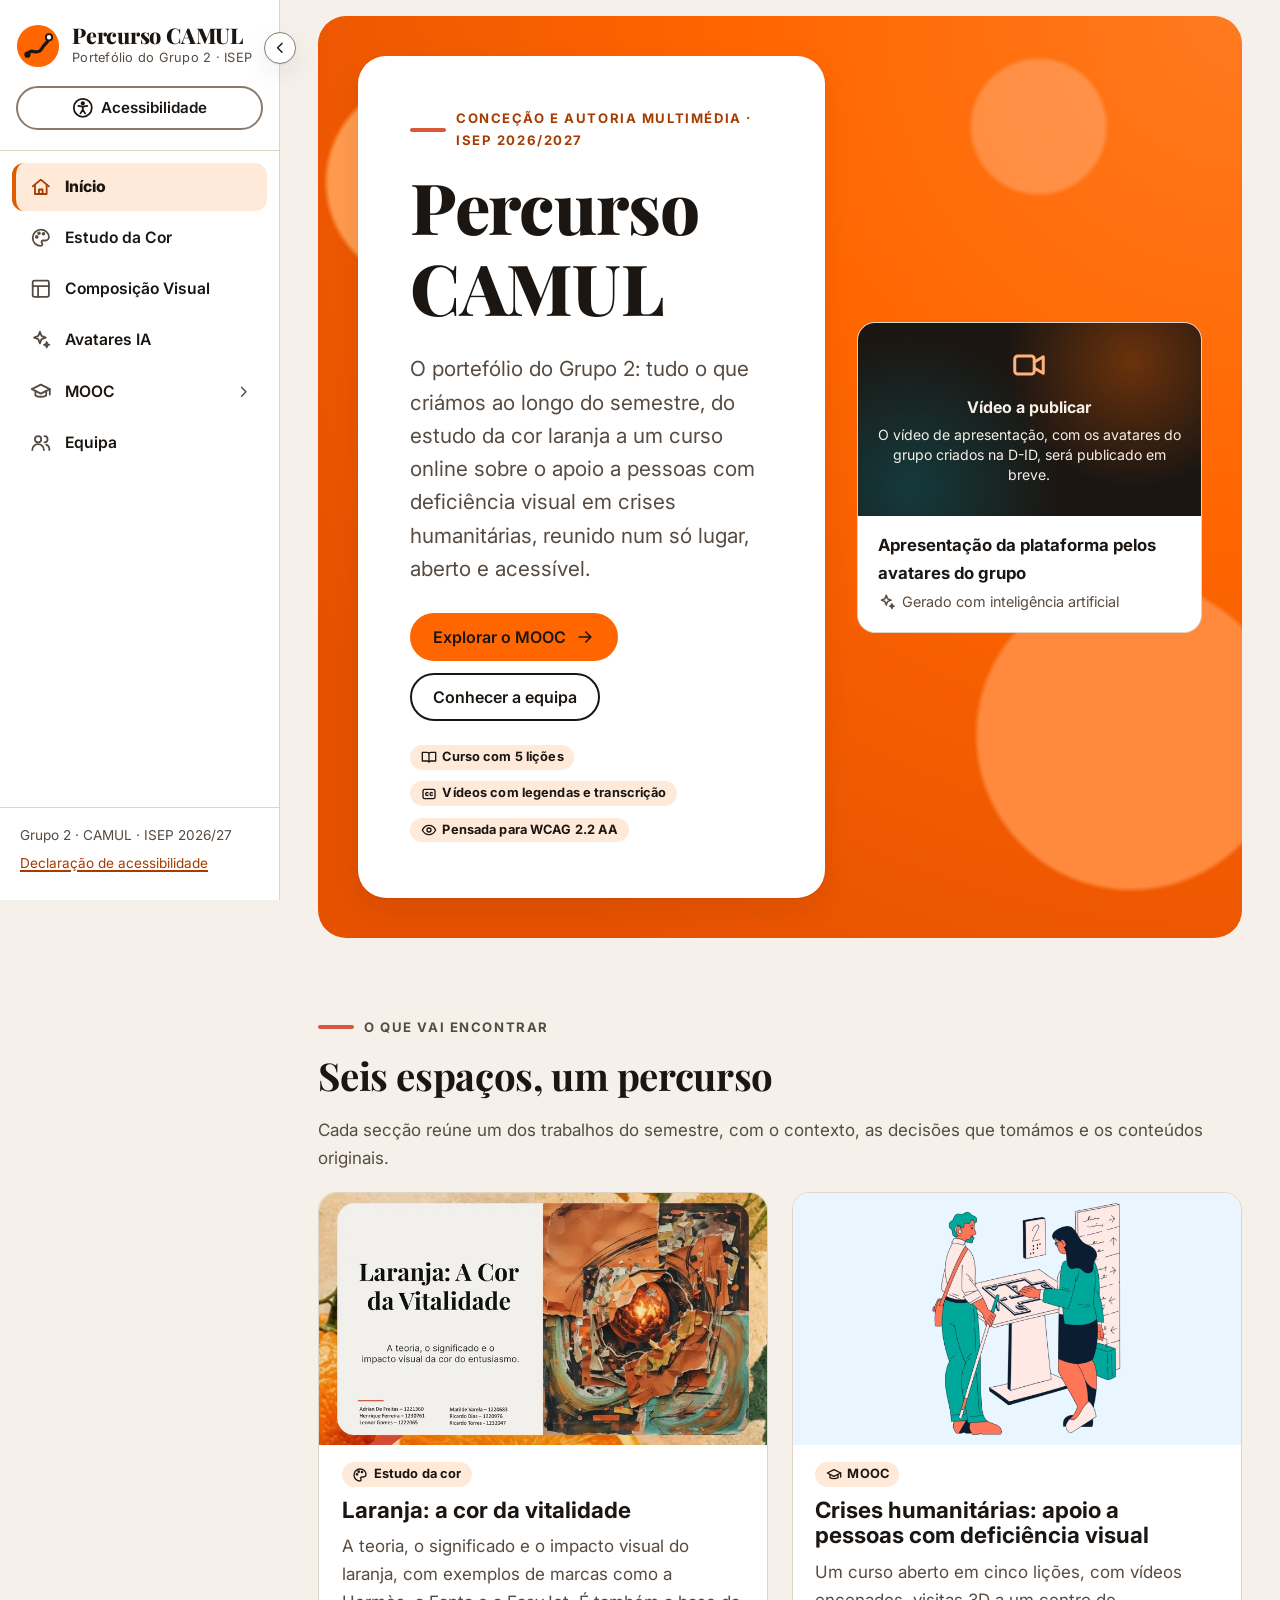
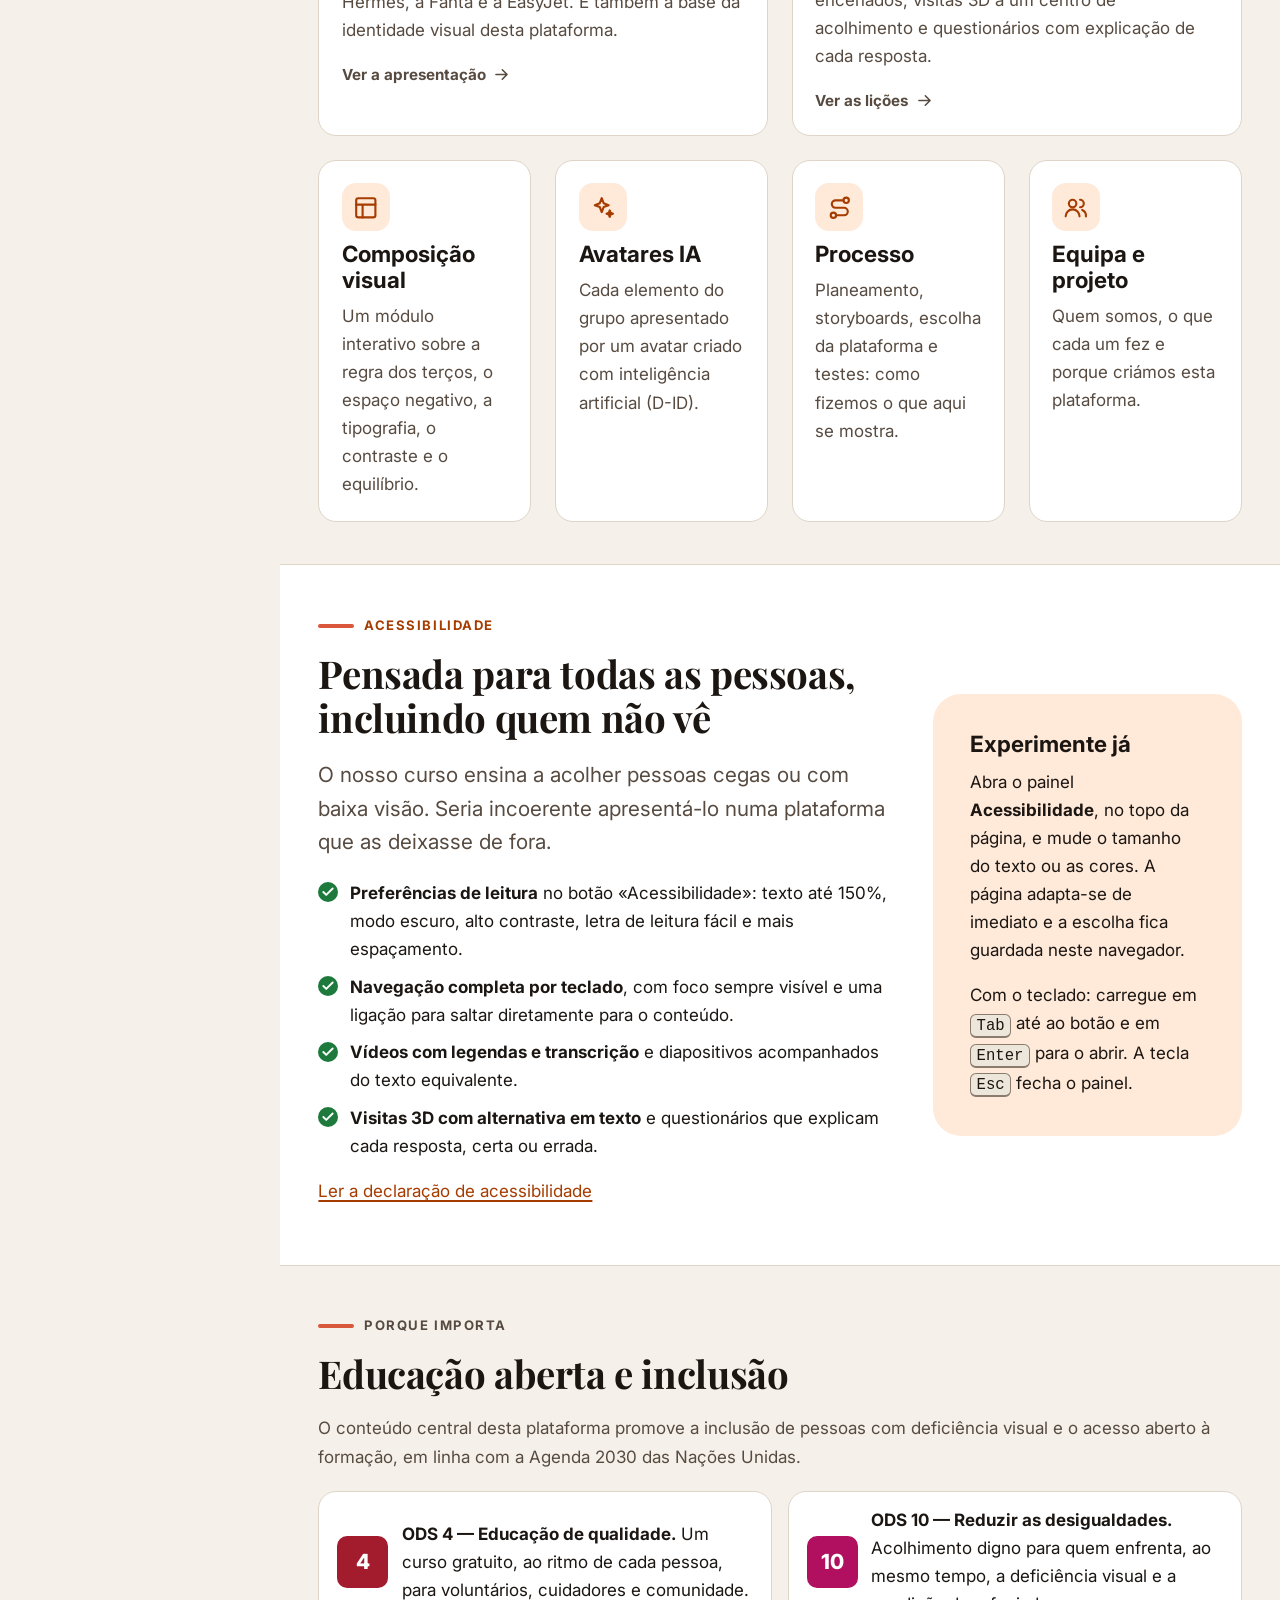
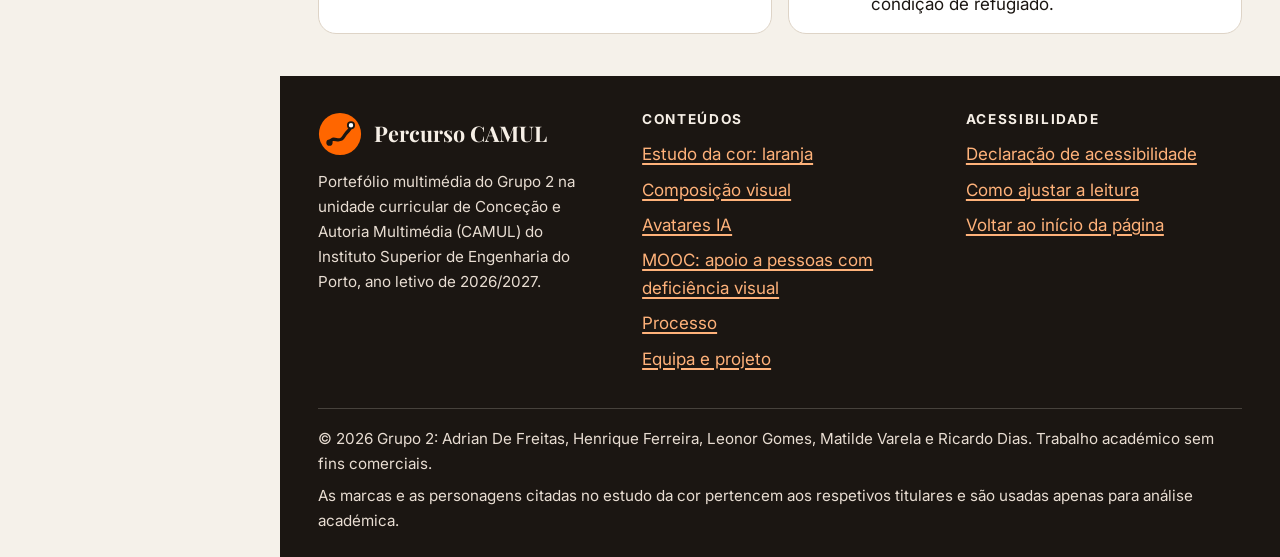
==== index.html @ 38f75cfb "Primeira versão da plataforma Percurso CAMUL Portefólio web do Grupo 2 (CAMUL, ISEP 2026/27): estudo" ====
<!doctype html>
<html lang="pt-PT">
<head>
  <meta charset="utf-8">
  <meta name="viewport" content="width=device-width, initial-scale=1">
  <title>Percurso CAMUL — portefólio multimédia do Grupo 2</title>
  <meta name="description" content="Portefólio multimédia do Grupo 2 de CAMUL (ISEP): estudo da cor laranja, composição visual, avatares com IA e o MOOC «Crises Humanitárias: Apoio a Pessoas com Deficiência Visual».">
  <meta name="theme-color" content="#FF6600">
  <meta property="og:type" content="website">
  <meta property="og:locale" content="pt_PT">
  <meta property="og:site_name" content="Percurso CAMUL">
  <meta property="og:title" content="Percurso CAMUL — portefólio multimédia do Grupo 2">
  <meta property="og:description" content="Portefólio multimédia do Grupo 2 de CAMUL (ISEP): estudo da cor laranja, composição visual, avatares com IA e o MOOC «Crises Humanitárias: Apoio a Pessoas com Deficiência Visual».">
  <link rel="icon" href="assets/img/favicon.svg" type="image/svg+xml">
  <link rel="preconnect" href="https://fonts.googleapis.com">
  <link rel="preconnect" href="https://fonts.gstatic.com" crossorigin>
  <link rel="stylesheet" href="https://fonts.googleapis.com/css2?family=Atkinson+Hyperlegible:ital,wght@0,400;0,700;1,400&amp;family=Inter:wght@300;400;500;600;700;800;900&amp;family=Playfair+Display:wght@600;700;800&amp;display=swap">
  <link rel="stylesheet" href="css/styles.css">
  <script>
    /* aplica as preferências guardadas antes de a página aparecer (evita «piscar») */
    (function () { var d = document.documentElement; d.classList.add('js'); try { var p = JSON.parse(localStorage.getItem('pc-prefs') || '{}'); for (var k in p) { if (p[k] && !/^(auto|md|padrao|normal)$/.test(p[k])) d.setAttribute('data-' + k, p[k]); } } catch (e) {} })();
  </script>
  <script src="js/site.js" defer></script>
  <script src="js/media.js" defer></script>
</head>
<body>
<a class="skip-link" href="#conteudo">Saltar para o conteúdo principal</a>

<!-- Ícones (SVG) usados em todo o site -->
<svg xmlns="http://www.w3.org/2000/svg" style="position:absolute;width:0;height:0;overflow:hidden" aria-hidden="true" focusable="false">
  <symbol id="i-menu" viewBox="0 0 24 24"><path d="M4 6h16M4 12h16M4 18h16"/></symbol>
  <symbol id="i-home" viewBox="0 0 24 24"><path d="M3 11.5 12 4l9 7.5"/><path d="M5.5 10v10h13V10"/><path d="M10 20v-5h4v5"/></symbol>
  <symbol id="i-a11y" viewBox="0 0 24 24"><circle cx="12" cy="12" r="10"/><circle cx="12" cy="7" r="1.4" fill="currentColor"/><path d="M7 9.8l5 1 5-1M12 10.8v3.4M12 14.2l-2.6 4M12 14.2l2.6 4"/></symbol>
  <symbol id="i-x" viewBox="0 0 24 24"><path d="M18 6 6 18M6 6l12 12"/></symbol>
  <symbol id="i-chevron-left" viewBox="0 0 24 24"><path d="m15 18-6-6 6-6"/></symbol>
  <symbol id="i-chevron-right" viewBox="0 0 24 24"><path d="m9 18 6-6-6-6"/></symbol>
  <symbol id="i-check" viewBox="0 0 24 24"><path d="M20 6 9 17l-5-5"/></symbol>
  <symbol id="i-check-circle" viewBox="0 0 24 24"><circle cx="12" cy="12" r="9.5"/><path d="m8 12.5 2.8 2.8L16.5 9.5"/></symbol>
  <symbol id="i-x-circle" viewBox="0 0 24 24"><circle cx="12" cy="12" r="9.5"/><path d="m15 9-6 6M9 9l6 6"/></symbol>
  <symbol id="i-alert" viewBox="0 0 24 24"><path d="M12 3.5 2.5 20h19z"/><path d="M12 10v4.5M12 17.2h.01"/></symbol>
  <symbol id="i-info" viewBox="0 0 24 24"><circle cx="12" cy="12" r="9.5"/><path d="M12 11v6M12 7.5h.01"/></symbol>
  <symbol id="i-download" viewBox="0 0 24 24"><path d="M12 3v12M7 10l5 5 5-5M4 20h16"/></symbol>
  <symbol id="i-external" viewBox="0 0 24 24"><path d="M14 4h6v6M20 4l-9 9M18 14v5a1 1 0 0 1-1 1H5a1 1 0 0 1-1-1V7a1 1 0 0 1 1-1h5"/></symbol>
  <symbol id="i-expand" viewBox="0 0 24 24"><path d="M4 9V4h5M20 9V4h-5M4 15v5h5M20 15v5h-5"/></symbol>
  <symbol id="i-clock" viewBox="0 0 24 24"><circle cx="12" cy="12" r="9.5"/><path d="M12 7v5l3 2"/></symbol>
  <symbol id="i-cc" viewBox="0 0 24 24"><rect x="3" y="5" width="18" height="14" rx="2.5"/><path d="M10.5 10.2a2.2 2.2 0 1 0 0 3.6M17 10.2a2.2 2.2 0 1 0 0 3.6"/></symbol>
  <symbol id="i-text" viewBox="0 0 24 24"><path d="M5 6h14M5 10h14M5 14h10M5 18h8"/></symbol>
  <symbol id="i-list" viewBox="0 0 24 24"><path d="M9 6h11M9 12h11M9 18h11M4.5 6h.01M4.5 12h.01M4.5 18h.01"/></symbol>
  <symbol id="i-list-check" viewBox="0 0 24 24"><path d="m3.5 6 1.5 1.5L8 4.5M3.5 13l1.5 1.5L8 11.5M11 6h9M11 13h9M11 19h9"/></symbol>
  <symbol id="i-circle-dot" viewBox="0 0 24 24"><circle cx="12" cy="12" r="9.5"/><circle cx="12" cy="12" r="3.5" fill="currentColor"/></symbol>
  <symbol id="i-sparkles" viewBox="0 0 24 24"><path d="M11 3l1.8 4.7 4.7 1.8-4.7 1.8L11 16l-1.8-4.7L4.5 9.5l4.7-1.8z"/><path d="M18.5 14.5l.8 2.2 2.2.8-2.2.8-.8 2.2-.8-2.2-2.2-.8 2.2-.8z"/></symbol>
  <symbol id="i-video" viewBox="0 0 24 24"><rect x="2.5" y="6" width="13" height="12" rx="2"/><path d="m15.5 10 6-3.5v11l-6-3.5"/></symbol>
  <symbol id="i-cube" viewBox="0 0 24 24"><path d="M12 2.5 21 7.5v9L12 21.5 3 16.5v-9z"/><path d="M3 7.5l9 5 9-5M12 12.5v9"/></symbol>
  <symbol id="i-quiz" viewBox="0 0 24 24"><circle cx="12" cy="12" r="9.5"/><path d="M9.5 9.2a2.6 2.6 0 0 1 5 1c0 1.8-2.5 2.2-2.5 3.8M12 17h.01"/></symbol>
  <symbol id="i-user" viewBox="0 0 24 24"><circle cx="12" cy="8" r="4"/><path d="M4 21a8 8 0 0 1 16 0"/></symbol>
  <symbol id="i-users" viewBox="0 0 24 24"><circle cx="9" cy="8" r="3.5"/><path d="M2.5 20a6.5 6.5 0 0 1 13 0M16 4.5a3.5 3.5 0 0 1 0 7M18 14a6 6 0 0 1 3.5 6"/></symbol>
  <symbol id="i-file" viewBox="0 0 24 24"><path d="M14 3H7a2 2 0 0 0-2 2v14a2 2 0 0 0 2 2h10a2 2 0 0 0 2-2V8z"/><path d="M14 3v5h5M9 13h6M9 17h6"/></symbol>
  <symbol id="i-slides" viewBox="0 0 24 24"><rect x="3" y="4" width="18" height="12" rx="2"/><path d="M12 16v4M8 20h8"/></symbol>
  <symbol id="i-arrow-right" viewBox="0 0 24 24"><path d="M5 12h14M13 6l6 6-6 6"/></symbol>
  <symbol id="i-arrow-left" viewBox="0 0 24 24"><path d="M19 12H5M11 6l-6 6 6 6"/></symbol>
  <symbol id="i-arrow-up" viewBox="0 0 24 24"><path d="M12 19V5M6 11l6-6 6 6"/></symbol>
  <symbol id="i-rotate" viewBox="0 0 24 24"><path d="M3 12a9 9 0 1 0 3-6.7L3 8"/><path d="M3 3v5h5"/></symbol>
  <symbol id="i-play" viewBox="0 0 24 24"><path d="M7 4.5v15l12-7.5z"/></symbol>
  <symbol id="i-palette" viewBox="0 0 24 24"><path d="M12 3a9 9 0 0 0 0 18c1.2 0 1.8-.8 1.8-1.7 0-1.3-1-1.6-1-2.6 0-.9.7-1.7 1.7-1.7H17a4 4 0 0 0 4-4C21 6.6 17 3 12 3z"/><circle cx="7.5" cy="11" r="1"/><circle cx="10" cy="7" r="1"/><circle cx="15" cy="7.5" r="1"/></symbol>
  <symbol id="i-layout" viewBox="0 0 24 24"><rect x="3" y="3" width="18" height="18" rx="2"/><path d="M3 9h18M9 9v12"/></symbol>
  <symbol id="i-grid" viewBox="0 0 24 24"><rect x="3" y="3" width="18" height="18" rx="2"/><path d="M9 3v18M15 3v18M3 9h18M3 15h18"/></symbol>
  <symbol id="i-columns" viewBox="0 0 24 24"><rect x="3" y="3" width="18" height="18" rx="2"/><path d="M12 3v18"/></symbol>
  <symbol id="i-space" viewBox="0 0 24 24"><circle cx="12" cy="12" r="9.5"/><path d="M12 2.5a4.75 4.75 0 0 1 0 9.5 4.75 4.75 0 0 0 0 9.5"/></symbol>
  <symbol id="i-type" viewBox="0 0 24 24"><path d="M4 7V5h16v2M9 19h6M12 5v14"/></symbol>
  <symbol id="i-scales" viewBox="0 0 24 24"><path d="M12 3v18M7 21h10M5 7h14M5 7l-3 6a3 3 0 0 0 6 0zM19 7l-3 6a3 3 0 0 0 6 0z"/></symbol>
  <symbol id="i-route" viewBox="0 0 24 24"><circle cx="6" cy="19" r="2.5"/><circle cx="18" cy="5" r="2.5"/><path d="M8.5 19H16a3.5 3.5 0 0 0 0-7H8a3.5 3.5 0 0 1 0-7h7.5"/></symbol>
  <symbol id="i-book" viewBox="0 0 24 24"><path d="M2 5h7a3 3 0 0 1 3 3v12a2 2 0 0 0-2-2H2zM22 5h-7a3 3 0 0 0-3 3v12a2 2 0 0 1 2-2h8z"/></symbol>
  <symbol id="i-eye" viewBox="0 0 24 24"><path d="M2 12s3.5-7 10-7 10 7 10 7-3.5 7-10 7S2 12 2 12z"/><circle cx="12" cy="12" r="3"/></symbol>
  <symbol id="i-keyboard" viewBox="0 0 24 24"><rect x="2" y="6" width="20" height="12" rx="2"/><path d="M6 10h.01M10 10h.01M14 10h.01M18 10h.01M7 14h10"/></symbol>
  <symbol id="i-graduation" viewBox="0 0 24 24"><path d="M2 9l10-5 10 5-10 5z"/><path d="M6 11v5c3 2 9 2 12 0v-5M22 9v6"/></symbol>
  <symbol id="i-globe" viewBox="0 0 24 24"><circle cx="12" cy="12" r="9.5"/><path d="M2.5 12h19M12 2.5c2.5 2.8 3.8 6 3.8 9.5s-1.3 6.7-3.8 9.5c-2.5-2.8-3.8-6-3.8-9.5S9.5 5.3 12 2.5z"/></symbol>
  <symbol id="i-heart" viewBox="0 0 24 24"><path d="M12 20s-7.5-4.6-9.3-9.2C1.4 7.4 3.6 4 7 4c2 0 3.3 1.1 5 3 1.7-1.9 3-3 5-3 3.4 0 5.6 3.4 4.3 6.8C19.5 15.4 12 20 12 20z"/></symbol>
  <symbol id="i-calendar" viewBox="0 0 24 24"><rect x="3" y="5" width="18" height="16" rx="2"/><path d="M3 10h18M8 3v4M16 3v4"/></symbol>
  <symbol id="i-flask" viewBox="0 0 24 24"><path d="M9 3h6M10 3v6l-5.5 9.5A1.6 1.6 0 0 0 5.9 21h12.2a1.6 1.6 0 0 0 1.4-2.5L14 9V3"/><path d="M7.5 15h9"/></symbol>
  <symbol id="i-target" viewBox="0 0 24 24"><circle cx="12" cy="12" r="9.5"/><circle cx="12" cy="12" r="5.5"/><circle cx="12" cy="12" r="1.5"/></symbol>
  <symbol id="i-pen" viewBox="0 0 24 24"><path d="M4 20h4L19 9a2.8 2.8 0 0 0-4-4L4 16z"/><path d="M13.5 6.5l4 4"/></symbol>
  <symbol id="i-contrast" viewBox="0 0 24 24"><circle cx="12" cy="12" r="9.5"/><path d="M12 2.5a9.5 9.5 0 0 1 0 19z" fill="currentColor"/></symbol>
  <symbol id="i-align" viewBox="0 0 24 24"><path d="M4 5h16M4 10h10M4 15h16M4 20h10"/></symbol>
  <symbol id="i-wave" viewBox="0 0 24 24"><path d="M2 12c2.5-5 5-5 7.5 0s5 5 7.5 0 3.5-3.5 5-2"/></symbol>
  <symbol id="i-dots" viewBox="0 0 24 24"><circle cx="6" cy="6" r="1.4"/><circle cx="12" cy="6" r="1.4"/><circle cx="18" cy="6" r="1.4"/><circle cx="6" cy="12" r="1.4"/><circle cx="12" cy="12" r="1.4"/><circle cx="18" cy="12" r="1.4"/><circle cx="6" cy="18" r="1.4"/><circle cx="12" cy="18" r="1.4"/><circle cx="18" cy="18" r="1.4"/></symbol>
  <symbol id="i-puzzle" viewBox="0 0 24 24"><path d="M10 3.5a2 2 0 1 1 4 0V5h4a1 1 0 0 1 1 1v4h-1.5a2 2 0 1 0 0 4H19v4a1 1 0 0 1-1 1h-4v-1.5a2 2 0 1 0-4 0V19H6a1 1 0 0 1-1-1v-4h1.5a2 2 0 1 0 0-4H5V6a1 1 0 0 1 1-1h4z"/></symbol>
  <symbol id="i-maximize" viewBox="0 0 24 24"><path d="M15 3h6v6M9 21H3v-6M21 3l-7 7M3 21l7-7"/></symbol>
</svg>

<div class="app">
<header class="site-header" id="topo" tabindex="-1">
  <div class="sidebar-top">
    <button type="button" class="sidebar-toggle" id="btn-sidebar" hidden><svg class="icon" aria-hidden="true" focusable="false"><use href="#i-chevron-left"></use></svg><span class="visually-hidden" data-sidebar-label>Recolher o menu lateral</span></button>
    <a class="brand" href="index.html">
      <svg class="brand-mark" viewBox="0 0 48 48" aria-hidden="true" focusable="false"><circle cx="24" cy="24" r="23" fill="#FF6600"/><path d="M12.5 33.5c4-9 10.5 2 15.5-6.5s7.5-6 8-12.5" fill="none" stroke="#1B1612" stroke-width="3.6" stroke-linecap="round"/><circle cx="12.5" cy="33.5" r="3.4" fill="#1B1612"/><circle cx="36" cy="14.5" r="3.4" fill="#FFFFFF" stroke="#1B1612" stroke-width="2"/></svg>
      <span><span class="brand-name">Percurso CAMUL</span><span class="brand-sub">Portefólio do Grupo 2 · ISEP</span></span>
    </a>
    <div class="tools">
      <button type="button" class="tool-btn" id="btn-acessibilidade" aria-expanded="false" aria-controls="painel-acessibilidade" hidden>
        <svg class="icon" aria-hidden="true" focusable="false"><use href="#i-a11y"></use></svg><span class="tool-label">Acessibilidade</span>
      </button>
      <div id="painel-acessibilidade" class="a11y-panel" role="region" aria-labelledby="painel-acessibilidade-titulo" hidden>
        <h2 id="painel-acessibilidade-titulo">Preferências de leitura</h2>
        <p>Ajuste a página às suas necessidades. As escolhas ficam guardadas neste navegador.</p>
        <fieldset>
          <legend>Tamanho do texto</legend>
          <div class="seg">
            <label><input type="radio" name="text" value="md"><span>100%</span></label>
            <label><input type="radio" name="text" value="lg"><span>112%</span></label>
            <label><input type="radio" name="text" value="xl"><span>125%</span></label>
            <label><input type="radio" name="text" value="xxl"><span>150%</span></label>
          </div>
        </fieldset>
        <fieldset>
          <legend>Cores</legend>
          <div class="seg">
            <label><input type="radio" name="theme" value="auto"><span>Automático</span></label>
            <label><input type="radio" name="theme" value="light"><span>Claro</span></label>
            <label><input type="radio" name="theme" value="dark"><span>Escuro</span></label>
            <label><input type="radio" name="theme" value="contrast"><span>Alto contraste</span></label>
          </div>
        </fieldset>
        <fieldset>
          <legend>Leitura e movimento</legend>
          <label class="check-row"><input type="checkbox" name="font" value="legivel"><span><strong>Letra de leitura fácil</strong><small>Atkinson Hyperlegible, desenhada para pessoas com baixa visão</small></span></label>
          <label class="check-row"><input type="checkbox" name="spacing" value="amplo"><span><strong>Mais espaço entre letras e linhas</strong><small>Ajuda na leitura com baixa visão ou dislexia</small></span></label>
          <label class="check-row"><input type="checkbox" name="links" value="sublinhado"><span><strong>Destacar todas as ligações</strong><small>Sublinhado e negrito em todas as ligações</small></span></label>
          <label class="check-row"><input type="checkbox" name="motion" value="reduzido"><span><strong>Reduzir animações</strong><small>Desliga transições e movimentos</small></span></label>
        </fieldset>
        <p class="visually-hidden" role="status" data-a11y-status></p>
        <div class="panel-actions">
          <button type="button" class="btn btn-quiet btn-sm" data-a11y-reset>Repor predefinições</button>
          <button type="button" class="btn btn-secondary btn-sm" data-a11y-close>Fechar</button>
        </div>
        <p style="font-size:.88rem;margin:.75rem 0 0"><a href="acessibilidade.html">Declaração de acessibilidade</a></p>
      </div>
      <button type="button" class="tool-btn nav-toggle" id="btn-menu" aria-expanded="false" aria-controls="menu-principal">
        <svg class="icon" aria-hidden="true" focusable="false"><use href="#i-menu"></use></svg><span class="tool-label">Menu</span>
      </button>
    </div>
  </div>
  <nav class="site-nav" id="menu-principal" aria-label="Principal">
    <ul>
      <li><a href="index.html" aria-current="page"><svg class="icon" aria-hidden="true" focusable="false"><use href="#i-home"></use></svg><span>Início</span></a></li>
      <li><a href="cor.html"><svg class="icon" aria-hidden="true" focusable="false"><use href="#i-palette"></use></svg><span>Estudo da Cor</span></a></li>
      <li><a href="composicao.html"><svg class="icon" aria-hidden="true" focusable="false"><use href="#i-layout"></use></svg><span>Composição Visual</span></a></li>
      <li><a href="avatares.html"><svg class="icon" aria-hidden="true" focusable="false"><use href="#i-sparkles"></use></svg><span>Avatares IA</span></a></li>
      <li class="nav-group">
        <details>
          <summary><svg class="icon" aria-hidden="true" focusable="false"><use href="#i-graduation"></use></svg><span>MOOC</span><svg class="icon nav-chevron" aria-hidden="true" focusable="false"><use href="#i-chevron-right"></use></svg></summary>
          <ul class="subnav">
            <li><a href="mooc.html"><span class="subnav-num"><svg class="icon" aria-hidden="true" focusable="false"><use href="#i-book"></use></svg></span><span>Visão geral do curso</span></a></li>
            <li><a href="licao-1.html"><span class="subnav-num" aria-hidden="true">1</span><span><span class="visually-hidden">Lição 1: </span>Primeiro contacto</span></a></li>
            <li><a href="licao-2.html"><span class="subnav-num" aria-hidden="true">2</span><span><span class="visually-hidden">Lição 2: </span>Receção e registo</span></a></li>
            <li><a href="licao-3.html"><span class="subnav-num" aria-hidden="true">3</span><span><span class="visually-hidden">Lição 3: </span>Orientação e acompanhamento</span></a></li>
            <li><a href="licao-4.html"><span class="subnav-num" aria-hidden="true">4</span><span><span class="visually-hidden">Lição 4: </span>Acesso a apoios essenciais</span></a></li>
            <li><a href="licao-5.html"><span class="subnav-num" aria-hidden="true">5</span><span><span class="visually-hidden">Lição 5: </span>Segurança e emergências</span></a></li>
            <li><a href="processo.html"><span class="subnav-num"><svg class="icon" aria-hidden="true" focusable="false"><use href="#i-route"></use></svg></span><span>Como criámos o MOOC</span></a></li>
          </ul>
        </details>
      </li>
      <li><a href="equipa.html"><svg class="icon" aria-hidden="true" focusable="false"><use href="#i-users"></use></svg><span>Equipa</span></a></li>
    </ul>
  </nav>
  <div class="sidebar-foot">
    <p>Grupo 2 · CAMUL · ISEP 2026/27</p>
    <p><a href="acessibilidade.html">Declaração de acessibilidade</a></p>
  </div>
</header>

<div class="page">
<main id="conteudo" tabindex="-1">
<section class="hero" aria-labelledby="titulo-pagina">
  <div class="container">
    <div class="hero-frame">
      <div class="hero-grid">
        <div class="hero-card">
          <p class="eyebrow">Conceção e Autoria Multimédia · ISEP 2026/2027</p>
          <h1 id="titulo-pagina"><span>Percurso</span> <span>CAMUL</span></h1>
          <p class="lead">O portefólio do Grupo 2: tudo o que criámos ao longo do semestre, do estudo da cor laranja a um curso online sobre o apoio a pessoas com deficiência visual em crises humanitárias, reunido num só lugar, aberto e acessível.</p>
          <div class="btn-row">
            <a class="btn btn-primary" href="mooc.html">Explorar o MOOC <svg class="icon" aria-hidden="true" focusable="false"><use href="#i-arrow-right"></use></svg></a>
            <a class="btn btn-secondary" href="equipa.html">Conhecer a equipa</a>
          </div>
          <ul class="hero-tags" aria-label="Destaques da plataforma">
            <li><span class="badge badge-brand"><svg class="icon" aria-hidden="true" focusable="false"><use href="#i-book"></use></svg>Curso com 5 lições</span></li>
            <li><span class="badge badge-brand"><svg class="icon" aria-hidden="true" focusable="false"><use href="#i-cc"></use></svg>Vídeos com legendas e transcrição</span></li>
            <li><span class="badge badge-brand"><svg class="icon" aria-hidden="true" focusable="false"><use href="#i-eye"></use></svg>Pensada para WCAG 2.2 AA</span></li>
          </ul>
        </div>
        <div class="hero-side">
          <div data-video-json='{"title":"Apresentação da plataforma pelos avatares do grupo","ai":true,"pendingText":"O vídeo de apresentação, com os avatares do grupo criados na D-ID, será publicado em breve."}'></div>
        </div>
      </div>
    </div>
  </div>
</section>

<section class="section" aria-labelledby="explorar">
  <div class="container">
    <div class="section-head">
      <p class="eyebrow">O que vai encontrar</p>
      <h2 id="explorar">Seis espaços, um percurso</h2>
      <p>Cada secção reúne um dos trabalhos do semestre, com o contexto, as decisões que tomámos e os conteúdos originais.</p>
    </div>

    <div class="grid grid-2" style="margin-bottom:clamp(1rem,.75rem + 1vw,1.5rem)">
      <article class="card is-link">
        <div class="card-media"><img src="assets/img/laranja-capa.webp" alt="" width="800" height="450" loading="lazy"></div>
        <p class="card-meta"><span class="badge badge-brand"><svg class="icon" aria-hidden="true" focusable="false"><use href="#i-palette"></use></svg>Estudo da cor</span></p>
        <h3><a class="card-link" href="cor.html">Laranja: a cor da vitalidade</a></h3>
        <p>A teoria, o significado e o impacto visual do laranja, com exemplos de marcas como a Hermès, a Fanta e a EasyJet. É também a base da identidade visual desta plataforma.</p>
        <p class="card-foot" aria-hidden="true">Ver a apresentação <svg class="icon"><use href="#i-arrow-right"></use></svg></p>
      </article>
      <article class="card is-link">
        <div class="card-media"><img src="assets/img/mooc-capa.webp" alt="" width="800" height="450" loading="lazy"></div>
        <p class="card-meta"><span class="badge badge-brand"><svg class="icon" aria-hidden="true" focusable="false"><use href="#i-graduation"></use></svg>MOOC</span></p>
        <h3><a class="card-link" href="mooc.html">Crises humanitárias: apoio a pessoas com deficiência visual</a></h3>
        <p>Um curso aberto em cinco lições, com vídeos encenados, visitas 3D a um centro de acolhimento e questionários com explicação de cada resposta.</p>
        <p class="card-foot" aria-hidden="true">Ver as lições <svg class="icon"><use href="#i-arrow-right"></use></svg></p>
      </article>
    </div>

    <div class="grid grid-4">
      <article class="card is-link">
        <span class="card-icon" aria-hidden="true"><svg class="icon"><use href="#i-layout"></use></svg></span>
        <h3><a class="card-link" href="composicao.html">Composição visual</a></h3>
        <p>Um módulo interativo sobre a regra dos terços, o espaço negativo, a tipografia, o contraste e o equilíbrio.</p>
      </article>
      <article class="card is-link">
        <span class="card-icon" aria-hidden="true"><svg class="icon"><use href="#i-sparkles"></use></svg></span>
        <h3><a class="card-link" href="avatares.html">Avatares IA</a></h3>
        <p>Cada elemento do grupo apresentado por um avatar criado com inteligência artificial (D-ID).</p>
      </article>
      <article class="card is-link">
        <span class="card-icon" aria-hidden="true"><svg class="icon"><use href="#i-route"></use></svg></span>
        <h3><a class="card-link" href="processo.html">Processo</a></h3>
        <p>Planeamento, storyboards, escolha da plataforma e testes: como fizemos o que aqui se mostra.</p>
      </article>
      <article class="card is-link">
        <span class="card-icon" aria-hidden="true"><svg class="icon"><use href="#i-users"></use></svg></span>
        <h3><a class="card-link" href="equipa.html">Equipa e projeto</a></h3>
        <p>Quem somos, o que cada um fez e porque criámos esta plataforma.</p>
      </article>
    </div>
  </div>
</section>

<section class="section section-alt" aria-labelledby="acessivel">
  <div class="container split wide-left">
    <div>
      <p class="eyebrow">Acessibilidade</p>
      <h2 id="acessivel">Pensada para todas as pessoas, incluindo quem não vê</h2>
      <p class="lead">O nosso curso ensina a acolher pessoas cegas ou com baixa visão. Seria incoerente apresentá-lo numa plataforma que as deixasse de fora.</p>
      <ul class="check-list">
        <li><strong>Preferências de leitura</strong> no botão «Acessibilidade»: texto até 150%, modo escuro, alto contraste, letra de leitura fácil e mais espaçamento.</li>
        <li><strong>Navegação completa por teclado</strong>, com foco sempre visível e uma ligação para saltar diretamente para o conteúdo.</li>
        <li><strong>Vídeos com legendas e transcrição</strong> e diapositivos acompanhados do texto equivalente.</li>
        <li><strong>Visitas 3D com alternativa em texto</strong> e questionários que explicam cada resposta, certa ou errada.</li>
      </ul>
      <p><a href="acessibilidade.html">Ler a declaração de acessibilidade</a></p>
    </div>
    <div class="panel panel-tint">
      <h3 style="margin-top:0">Experimente já</h3>
      <p>Abra o painel <strong>Acessibilidade</strong>, no topo da página, e mude o tamanho do texto ou as cores. A página adapta-se de imediato e a escolha fica guardada neste navegador.</p>
      <p style="margin:0">Com o teclado: carregue em <kbd>Tab</kbd> até ao botão e em <kbd>Enter</kbd> para o abrir. A tecla <kbd>Esc</kbd> fecha o painel.</p>
    </div>
  </div>
</section>

<section class="section" aria-labelledby="impacto">
  <div class="container">
    <div class="section-head">
      <p class="eyebrow">Porque importa</p>
      <h2 id="impacto">Educação aberta e inclusão</h2>
      <p>O conteúdo central desta plataforma promove a inclusão de pessoas com deficiência visual e o acesso aberto à formação, em linha com a Agenda 2030 das Nações Unidas.</p>
    </div>
    <div class="ods">
      <div class="ods-item"><span class="ods-num ods-4" aria-hidden="true">4</span><p style="margin:0"><strong>ODS 4 — Educação de qualidade.</strong> Um curso gratuito, ao ritmo de cada pessoa, para voluntários, cuidadores e comunidade.</p></div>
      <div class="ods-item"><span class="ods-num ods-10" aria-hidden="true">10</span><p style="margin:0"><strong>ODS 10 — Reduzir as desigualdades.</strong> Acolhimento digno para quem enfrenta, ao mesmo tempo, a deficiência visual e a condição de refugiado.</p></div>
    </div>
  </div>
</section>

</main>

<footer class="site-footer">
  <div class="container">
    <div class="footer-grid">
      <div>
        <div class="footer-brand"><svg class="brand-mark" viewBox="0 0 48 48" aria-hidden="true" focusable="false"><circle cx="24" cy="24" r="23" fill="#FF6600"/><path d="M12.5 33.5c4-9 10.5 2 15.5-6.5s7.5-6 8-12.5" fill="none" stroke="#1B1612" stroke-width="3.6" stroke-linecap="round"/><circle cx="12.5" cy="33.5" r="3.4" fill="#1B1612"/><circle cx="36" cy="14.5" r="3.4" fill="#FFFFFF" stroke="#1B1612" stroke-width="2"/></svg><strong>Percurso CAMUL</strong></div>
        <p>Portefólio multimédia do Grupo 2 na unidade curricular de Conceção e Autoria Multimédia (CAMUL) do Instituto Superior de Engenharia do Porto, ano letivo de 2026/2027.</p>
      </div>
      <nav aria-label="Rodapé">
        <h2>Conteúdos</h2>
        <ul>
          <li><a href="cor.html">Estudo da cor: laranja</a></li>
          <li><a href="composicao.html">Composição visual</a></li>
          <li><a href="avatares.html">Avatares IA</a></li>
          <li><a href="mooc.html">MOOC: apoio a pessoas com deficiência visual</a></li>
          <li><a href="processo.html">Processo</a></li>
          <li><a href="equipa.html">Equipa e projeto</a></li>
        </ul>
      </nav>
      <div>
        <h2>Acessibilidade</h2>
        <ul>
          <li><a href="acessibilidade.html">Declaração de acessibilidade</a></li>
          <li><a href="acessibilidade.html#como-usar">Como ajustar a leitura</a></li>
          <li><a href="#conteudo">Voltar ao início da página</a></li>
        </ul>
      </div>
    </div>
    <div class="footer-bottom">
      <p>© 2026 Grupo 2: Adrian De Freitas, Henrique Ferreira, Leonor Gomes, Matilde Varela e Ricardo Dias. Trabalho académico sem fins comerciais.</p>
      <p>As marcas e as personagens citadas no estudo da cor pertencem aos respetivos titulares e são usadas apenas para análise académica.</p>
    </div>
  </div>
</footer>
</div>
</div>
</body>
</html>
---- css/styles.css ----
/* =====================================================================
   Percurso CAMUL — folha de estilos
   ---------------------------------------------------------------------
   Identidade visual baseada no estudo «Laranja: A Cor da Vitalidade»:
   laranja #FF6600 + complementar (ciano / azul-petróleo), papel quente,
   títulos em Playfair Display e texto em Inter.
   Acessibilidade: WCAG 2.2 AA. Todos os pares de cor de texto têm
   contraste >= 4.5:1 e os componentes de interface >= 3:1.
   Nota: texto branco sobre #FF6600 tem apenas 2.94:1 — por isso os
   botões laranja usam texto escuro (6.11:1).
   ===================================================================== */

/* ---------- 1. Tokens (tema claro, predefinido) ---------- */
:root {
  color-scheme: light;
  --paper: #F5F1EA;
  --surface: #FFFFFF;
  --surface-2: #FBF8F3;
  --sunken: #EDE6DA;
  --ink: #1B1612;
  --ink-2: #574B41;
  --line: #DED4C7;
  --line-strong: #8A7B6C;

  --brand: #FF6600;          /* laranja do estudo da cor (fundos e decoração) */
  --brand-hover: #FF7F2A;
  --on-brand: #1B1612;       /* texto sobre laranja: 6.11:1 */
  --brand-ui: #E05A00;       /* indicadores e contornos (4.5:1 sobre branco) */
  --link: #A63C00;           /* ligações e texto em laranja (5.7:1) */
  --brand-tint: #FFE9D9;
  --accent: #D9573A;         /* traço vermelho-alaranjado das apresentações */

  --teal: #0B6670;           /* complementar do laranja */
  --teal-tint: #DFF1F2;
  --ok: #1E7A3C;
  --ok-tint: #E4F4E8;
  --err: #B42318;
  --err-tint: #FDE9E7;
  --warn: #7A4F00;
  --warn-tint: #FFF2D1;

  --focus: #1B1612;
  --focus-halo: rgba(255, 102, 0, .45);

  --footer-bg: #1B1612;
  --footer-ink: #F6EFE6;
  --footer-link: #FFB27A;

  --radius-s: 10px;
  --radius: 18px;
  --radius-l: 28px;
  --shadow: 0 1px 2px rgba(27, 22, 18, .06), 0 10px 28px rgba(27, 22, 18, .08);
  --shadow-l: 0 2px 6px rgba(27, 22, 18, .08), 0 24px 60px rgba(27, 22, 18, .18);

  --font-body: "Inter", system-ui, -apple-system, "Segoe UI", Roboto, Arial, sans-serif;
  --font-head: "Playfair Display", Georgia, "Times New Roman", serif;
  --measure: 68ch;
  --container: 1640px;
  --gutter: clamp(1rem, 3vw, 3rem);
}

/* ---------- 1b. Tema escuro (automático ou escolhido) ---------- */
@media (prefers-color-scheme: dark) {
  :root:not([data-theme="light"]):not([data-theme="contrast"]) {
    color-scheme: dark;
    --paper: #16110D; --surface: #211A14; --surface-2: #1B1510; --sunken: #2B231C;
    --ink: #F6EFE6; --ink-2: #C9BBAE; --line: #3A2F26; --line-strong: #94877A;
    --brand: #FF6600; --brand-hover: #FF8A3D; --on-brand: #16110D; --brand-ui: #FF8A3D;
    --link: #FF9D5C; --brand-tint: #3A2213; --accent: #FF7A5C;
    --teal: #6BD3DB; --teal-tint: #10302F; --ok: #6BD691; --ok-tint: #12301D;
    --err: #FF948A; --err-tint: #3A1513; --warn: #F2C14E; --warn-tint: #33270C;
    --focus: #FFFFFF; --focus-halo: rgba(255, 138, 61, .55);
    --footer-bg: #0E0A07; --footer-ink: #F6EFE6; --footer-link: #FFB27A;
    --shadow: 0 1px 2px rgba(0, 0, 0, .4), 0 10px 28px rgba(0, 0, 0, .35);
    --shadow-l: 0 2px 6px rgba(0, 0, 0, .5), 0 24px 60px rgba(0, 0, 0, .6);
  }
}
:root[data-theme="dark"] {
  color-scheme: dark;
  --paper: #16110D; --surface: #211A14; --surface-2: #1B1510; --sunken: #2B231C;
  --ink: #F6EFE6; --ink-2: #C9BBAE; --line: #3A2F26; --line-strong: #94877A;
  --brand: #FF6600; --brand-hover: #FF8A3D; --on-brand: #16110D; --brand-ui: #FF8A3D;
  --link: #FF9D5C; --brand-tint: #3A2213; --accent: #FF7A5C;
  --teal: #6BD3DB; --teal-tint: #10302F; --ok: #6BD691; --ok-tint: #12301D;
  --err: #FF948A; --err-tint: #3A1513; --warn: #F2C14E; --warn-tint: #33270C;
  --focus: #FFFFFF; --focus-halo: rgba(255, 138, 61, .55);
  --footer-bg: #0E0A07; --footer-ink: #F6EFE6; --footer-link: #FFB27A;
  --shadow: 0 1px 2px rgba(0, 0, 0, .4), 0 10px 28px rgba(0, 0, 0, .35);
  --shadow-l: 0 2px 6px rgba(0, 0, 0, .5), 0 24px 60px rgba(0, 0, 0, .6);
}

/* ---------- 1c. Alto contraste ---------- */
:root[data-theme="contrast"] {
  color-scheme: dark;
  --paper: #000000; --surface: #000000; --surface-2: #000000; --sunken: #111111;
  --ink: #FFFFFF; --ink-2: #FFFFFF; --line: #FFFFFF; --line-strong: #FFFFFF;
  --brand: #FFD400; --brand-hover: #FFE45C; --on-brand: #000000; --brand-ui: #FFD400;
  --link: #FFD400; --brand-tint: #000000; --accent: #FFD400;
  --teal: #7FE7FF; --teal-tint: #000000; --ok: #7CFC9A; --ok-tint: #000000;
  --err: #FF9C9C; --err-tint: #000000; --warn: #FFD400; --warn-tint: #000000;
  --focus: #FFD400; --focus-halo: rgba(255, 212, 0, .6);
  --footer-bg: #000000; --footer-ink: #FFFFFF; --footer-link: #FFD400;
  --shadow: none; --shadow-l: none;
}
:root[data-theme="contrast"] .card,
:root[data-theme="contrast"] .panel,
:root[data-theme="contrast"] .media,
:root[data-theme="contrast"] .quiz,
:root[data-theme="contrast"] .carousel { border: 2px solid #FFFFFF; }
:root[data-theme="contrast"] a { text-decoration: underline; }
:root[data-theme="contrast"] img:not(.keep-color) { filter: none; }

/* ---------- 2. Preferências do painel de acessibilidade ---------- */
:root[data-text="lg"] { font-size: 112.5%; }
:root[data-text="xl"] { font-size: 125%; }
:root[data-text="xxl"] { font-size: 150%; }

:root[data-font="legivel"] {
  --font-body: "Atkinson Hyperlegible", "Verdana", system-ui, sans-serif;
  --font-head: "Atkinson Hyperlegible", "Verdana", system-ui, sans-serif;
}

/* Espaçamento de texto — valores do critério WCAG 1.4.12 */
:root[data-spacing="amplo"] body { line-height: 1.9; letter-spacing: .12em; word-spacing: .16em; }
:root[data-spacing="amplo"] p,
:root[data-spacing="amplo"] li { margin-bottom: 1.4em; }
:root[data-spacing="amplo"] h1,
:root[data-spacing="amplo"] h2,
:root[data-spacing="amplo"] h3 { line-height: 1.4; letter-spacing: .04em; }

:root[data-links="sublinhado"] a { text-decoration: underline !important; text-decoration-thickness: 2px !important; text-underline-offset: .2em; }
:root[data-links="sublinhado"] a:not(.btn) { font-weight: 700; }

@media (prefers-reduced-motion: reduce) {
  *, *::before, *::after { animation-duration: .01ms !important; animation-iteration-count: 1 !important; transition-duration: .01ms !important; scroll-behavior: auto !important; }
}
:root[data-motion="reduzido"] *,
:root[data-motion="reduzido"] *::before,
:root[data-motion="reduzido"] *::after { animation: none !important; transition: none !important; scroll-behavior: auto !important; }
:root[data-motion="reduzido"] { scroll-behavior: auto; }

/* ---------- 3. Base ---------- */
*, *::before, *::after { box-sizing: border-box; }
[hidden] { display: none !important; }
html { -webkit-text-size-adjust: 100%; text-size-adjust: 100%; scroll-behavior: smooth; scroll-padding-top: 1.5rem; }
body {
  margin: 0;
  background: var(--paper);
  color: var(--ink);
  font-family: var(--font-body);
  font-size: 1.0625rem;
  line-height: 1.65;
  overflow-wrap: break-word;
}
img, video, svg, iframe { max-width: 100%; }
img, video { height: auto; display: block; }
h1, h2, h3, h4 { color: var(--ink); line-height: 1.15; margin: 0 0 .5em; text-wrap: balance; }
h1, h2 { font-family: var(--font-head); font-weight: 800; letter-spacing: -.01em; }
h1 { font-size: clamp(2.1rem, 1.35rem + 3vw, 3.6rem); }
h2 { font-size: clamp(1.65rem, 1.2rem + 1.6vw, 2.4rem); font-weight: 700; }
h3 { font-family: var(--font-body); font-size: clamp(1.18rem, 1.05rem + .5vw, 1.4rem); font-weight: 700; }
h4 { font-family: var(--font-body); font-size: 1.06rem; font-weight: 700; }
p { margin: 0 0 1em; }
ul, ol { padding-left: 1.3em; }
li { margin-bottom: .35em; }
li > ul, li > ol { margin-top: .35em; }
strong { font-weight: 700; }
small { font-size: .875rem; }
hr { border: 0; border-top: 1px solid var(--line); margin: 2rem 0; }
abbr[title] { text-decoration: underline dotted; cursor: help; }
blockquote { margin: 1.5rem 0; padding: .25rem 0 .25rem 1.25rem; border-left: 4px solid var(--brand-ui); font-size: 1.1rem; }
code, kbd { font-family: ui-monospace, "Cascadia Code", Consolas, monospace; font-size: .92em; background: var(--sunken); padding: .1em .35em; border-radius: 6px; }
kbd { border: 1px solid var(--line-strong); border-bottom-width: 2px; }

a { color: var(--link); text-decoration-thickness: 1.5px; text-underline-offset: .18em; }
a:hover { text-decoration-thickness: 3px; }

:focus { outline: none; }
:focus-visible {
  outline: 3px solid var(--focus);
  outline-offset: 3px;
  box-shadow: 0 0 0 7px var(--focus-halo);
  border-radius: 4px;
}
[tabindex="-1"]:focus-visible { box-shadow: none; outline-style: dashed; }

::selection { background: var(--brand); color: var(--on-brand); }

/* ---------- 4. Utilitários ---------- */
.container { width: min(100% - 2 * var(--gutter), var(--container)); margin-inline: auto; }
.container-narrow { width: min(100% - 2 * var(--gutter), var(--container)); margin-inline: auto; }
.visually-hidden:not(:focus):not(:active) {
  position: absolute !important; width: 1px; height: 1px; overflow: hidden;
  clip: rect(0 0 0 0); clip-path: inset(50%); white-space: nowrap; border: 0; padding: 0; margin: -1px;
}
.stack > * + * { margin-top: var(--stack, 1rem); }
.muted { color: var(--ink-2); }
.lead { font-size: clamp(1.1rem, 1rem + .45vw, 1.3rem); color: var(--ink-2); line-height: 1.6; }
.center { text-align: center; }
.center p { margin-inline: auto; }
.eyebrow {
  display: inline-flex; align-items: center; gap: .6rem;
  font-size: .82rem; font-weight: 700; letter-spacing: .12em; text-transform: uppercase;
  color: var(--link); margin: 0 0 .9rem;
}
.eyebrow::before { content: ""; width: 2.25rem; height: 4px; border-radius: 4px; background: var(--accent); flex: none; }
.accent-bar { display: block; width: 4.5rem; height: 5px; border-radius: 5px; background: var(--accent); margin: 1.25rem 0; }
.icon { width: 1.25em; height: 1.25em; flex: none; stroke: currentColor; fill: none; stroke-width: 2; stroke-linecap: round; stroke-linejoin: round; vertical-align: -.22em; }
.icon-lg { width: 1.9rem; height: 1.9rem; }
.sr-only-focusable:not(:focus) { position: absolute; left: -9999px; }

/* ---------- 5. Ligação «saltar» ---------- */
.skip-link {
  position: absolute; left: 1rem; top: -100px; z-index: 100;
  background: var(--ink); color: var(--paper); padding: .8rem 1.2rem; border-radius: 0 0 var(--radius-s) var(--radius-s);
  font-weight: 700; text-decoration: none;
}
.skip-link:focus { top: 0; }

/* ---------- 6. Botões ---------- */
.btn {
  display: inline-flex; align-items: center; justify-content: center; gap: .55rem;
  min-height: 48px; padding: .7rem 1.3rem; border-radius: 999px;
  font: 600 1rem/1.2 var(--font-body); letter-spacing: inherit; text-decoration: none; text-align: center;
  border: 2px solid transparent; cursor: pointer; transition: background-color .15s, transform .15s, box-shadow .15s;
}
.btn:hover { transform: translateY(-1px); }
.btn:active { transform: translateY(0); }
.btn-primary { background: var(--brand); color: var(--on-brand); border-color: var(--brand); }
.btn-primary:hover { background: var(--brand-hover); border-color: var(--brand-hover); }
.btn-secondary { background: transparent; color: var(--ink); border-color: var(--ink); }
.btn-secondary:hover { background: var(--ink); color: var(--paper); }
.btn-quiet { background: var(--sunken); color: var(--ink); border-color: var(--line); }
.btn-quiet:hover { border-color: var(--ink); }
.btn-sm { min-height: 44px; padding: .5rem 1rem; font-size: .95rem; }
.btn[disabled], .btn[aria-disabled="true"] { opacity: .55; cursor: not-allowed; transform: none; }
.btn-row { display: flex; flex-wrap: wrap; gap: .75rem; align-items: center; }
.btn[aria-pressed="true"] { background: var(--ink); color: var(--paper); border-color: var(--ink); }
:root[data-theme="contrast"] .btn-primary { border-color: #FFFFFF; }

/* ---------- 7. Navegação: barra lateral (ecrãs largos) / barra superior (ecrãs pequenos) ---------- */
:root { --sidebar-w: 17.5rem; }
.page { min-width: 0; }
.site-header { position: relative; background: var(--surface); border-bottom: 1px solid var(--line); z-index: 20; }
.site-header:focus { outline: none; }
.sidebar-top { display: flex; flex-wrap: wrap; align-items: center; justify-content: space-between; gap: .5rem 1rem; min-height: 4.5rem; padding: .5rem 1rem; }
.brand { display: inline-flex; align-items: center; gap: .75rem; color: var(--ink); text-decoration: none; border-radius: 12px; }
.brand-mark { width: 2.75rem; height: 2.75rem; flex: none; }
.brand-name { display: block; font-family: var(--font-head); font-weight: 800; font-size: 1.35rem; line-height: 1.05; letter-spacing: -.01em; }
.brand-sub { display: block; font-size: .8rem; color: var(--ink-2); letter-spacing: .02em; }
.tools { display: flex; flex-wrap: wrap; justify-content: flex-end; align-items: center; gap: .5rem; }
.tool-btn {
  display: inline-flex; align-items: center; gap: .5rem; min-height: 44px; min-width: 44px;
  padding: .45rem .95rem; border-radius: 999px; border: 2px solid var(--line-strong);
  background: var(--surface); color: var(--ink); font: 600 .95rem/1 var(--font-body); cursor: pointer;
}
.tool-btn:hover { border-color: var(--ink); }
.tool-btn[aria-expanded="true"] { background: var(--ink); color: var(--paper); border-color: var(--ink); }
.tool-btn .icon { width: 1.35rem; height: 1.35rem; }
.nav-toggle { display: none; }

.site-nav ul { list-style: none; margin: 0; padding: .5rem 1rem 1rem; display: flex; flex-direction: column; gap: .2rem; }
.site-nav li { margin: 0; }
.site-nav a {
  display: flex; align-items: center; gap: .8rem; min-height: 48px; padding: .6rem .9rem;
  border-radius: 12px; border-left: 4px solid transparent;
  color: var(--ink); text-decoration: none; font-weight: 600; font-size: .98rem; line-height: 1.25;
}
.site-nav a .icon { width: 1.35rem; height: 1.35rem; color: var(--ink-2); }
.site-nav a:hover { background: var(--sunken); }
.site-nav a[aria-current="page"] { background: var(--brand-tint); border-left-color: var(--brand-ui); font-weight: 800; }
.site-nav a[aria-current="page"] .icon { color: var(--link); }

/* Grupo que abre e fecha (MOOC → visão geral, lições, como criámos) */
.site-nav summary {
  display: flex; align-items: center; gap: .8rem; min-height: 48px; padding: .6rem .9rem;
  border-radius: 12px; border-left: 4px solid transparent;
  color: var(--ink); font-weight: 600; font-size: .98rem; line-height: 1.25; cursor: pointer; list-style: none;
}
.site-nav summary::-webkit-details-marker { display: none; }
.site-nav summary:hover { background: var(--sunken); }
.site-nav summary .icon { width: 1.35rem; height: 1.35rem; color: var(--ink-2); }
.site-nav summary .nav-chevron { width: 1.1rem; height: 1.1rem; margin-left: auto; transition: transform .2s ease; }
.site-nav details[open] > summary .nav-chevron { transform: rotate(90deg); }
/* secção atual: o título do grupo fica realçado mesmo fechado */
.nav-group:has([aria-current="page"]) summary { font-weight: 800; }
.nav-group:has([aria-current="page"]) summary .icon:first-child { color: var(--link); }

.site-nav .subnav {
  list-style: none; display: flex; flex-direction: column; gap: .1rem;
  margin: .15rem 0 .35rem 1.75rem; padding: 0 0 0 .45rem; border-left: 2px solid var(--line);
}
.site-nav .subnav a { min-height: 40px; gap: .6rem; padding: .4rem .65rem; font-size: .92rem; font-weight: 500; }
.site-nav .subnav a[aria-current="page"] { font-weight: 700; }
.subnav-num {
  flex: none; display: grid; place-items: center; width: 1.6rem; height: 1.6rem; border-radius: 50%;
  background: var(--sunken); color: var(--ink-2); font-size: .8rem; font-weight: 800; line-height: 1;
}
.site-nav .subnav-num .icon { width: .95rem; height: .95rem; color: inherit; }
.site-nav .subnav a[aria-current="page"] .subnav-num { background: var(--brand); color: var(--on-brand); }
.site-nav .subnav a[aria-current="page"] .subnav-num .icon { color: var(--on-brand); }

.sidebar-foot { display: none; }

/* ecrãs pequenos: barra superior com botão «Menu» */
@media (max-width: 63.99rem) {
  .js .nav-toggle { display: inline-flex; }
  .site-nav { border-top: 1px solid var(--line); }
  .js .site-nav { display: none; }
  .js .site-nav.is-open { display: block; }
  .brand-sub { display: none; }
}

/* ecrãs largos: barra lateral fixa, como no módulo de composição visual */
@media (min-width: 64rem) {
  .app { display: grid; grid-template-columns: var(--sidebar-w) minmax(0, 1fr); }
  .site-header {
    position: sticky; top: 0; align-self: start; height: 100vh; height: 100dvh; overflow-y: auto; scrollbar-width: thin;
    display: flex; flex-direction: column; border-bottom: 0; border-right: 1px solid var(--line);
  }
  .brand-name, .brand-sub { white-space: nowrap; }
  /* flex-wrap: nowrap e flex-shrink: 0 → se o menu for mais alto do que o ecrã, a barra rola em vez de espremer o topo */
  .sidebar-top { flex-direction: column; flex-wrap: nowrap; flex-shrink: 0; align-items: stretch; gap: 1.1rem; padding: 1.5rem 1rem 1.25rem; border-bottom: 1px solid var(--line); }
  .sidebar-foot { flex-shrink: 0; }
  .tools { flex-direction: column; align-items: stretch; }
  .tool-btn { justify-content: center; width: 100%; }
  .site-nav { flex: 1; padding-top: .75rem; }
  .site-nav ul { padding: 0 .75rem 1rem; }
  .sidebar-foot { display: block; padding: 1rem 1.25rem 1.25rem; border-top: 1px solid var(--line); font-size: .85rem; color: var(--ink-2); }
  .sidebar-foot p { margin: 0 0 .35rem; }

  /* --- Botão redondo na borda da barra: recolher / expandir --- */
  .app { transition: grid-template-columns .25s ease; }
  .sidebar-toggle {
    position: fixed; z-index: 30; top: 2rem; left: calc(var(--sidebar-w) - 1rem);
    display: grid; place-items: center; width: 2rem; height: 2rem; padding: 0; border-radius: 50%;
    background: var(--surface); color: var(--ink); border: 1px solid var(--line-strong); box-shadow: var(--shadow);
    cursor: pointer; transition: left .25s ease, background-color .15s ease;
  }
  .sidebar-toggle:hover { background: var(--ink); color: var(--paper); border-color: var(--ink); }
  .sidebar-toggle .icon { width: 1.1rem; height: 1.1rem; transition: transform .25s ease; }

  /* --- Barra recolhida: só ícones; o nome aparece ao passar o rato ou com o foco --- */
  :root[data-sidebar="compacta"] { --sidebar-w: 4.75rem; }
  :root[data-sidebar="compacta"] .sidebar-toggle .icon { transform: rotate(180deg); }
  :root[data-sidebar="compacta"] .site-header { overflow: visible; }
  :root[data-sidebar="compacta"] .sidebar-top { align-items: center; padding: 1.25rem .5rem 1rem; }
  :root[data-sidebar="compacta"] .brand > span,
  :root[data-sidebar="compacta"] .tool-btn .tool-label {
    position: absolute; width: 1px; height: 1px; overflow: hidden; clip-path: inset(50%); white-space: nowrap;
  }
  :root[data-sidebar="compacta"] .tool-btn { width: 2.9rem; height: 2.9rem; padding: 0; }
  :root[data-sidebar="compacta"] .site-nav ul { padding: 0 .55rem 1rem; }
  :root[data-sidebar="compacta"] .site-nav > ul > li > a,
  :root[data-sidebar="compacta"] .site-nav summary { position: relative; justify-content: center; gap: 0; padding-inline: 0; }
  :root[data-sidebar="compacta"] .site-nav .nav-chevron,
  :root[data-sidebar="compacta"] .site-nav .subnav,
  :root[data-sidebar="compacta"] .sidebar-foot { display: none; }
  :root[data-sidebar="compacta"] .site-nav > ul > li > a > span,
  :root[data-sidebar="compacta"] .site-nav summary > span {
    position: absolute; left: calc(100% + .7rem); top: 50%; transform: translateY(-50%); z-index: 50;
    padding: .4rem .7rem; border-radius: 8px; background: var(--ink); color: var(--paper); box-shadow: var(--shadow);
    font-size: .88rem; font-weight: 600; white-space: nowrap; pointer-events: none; opacity: 0; transition: opacity .12s ease;
  }
  :root[data-sidebar="compacta"] .site-nav > ul > li > a:is(:hover, :focus-visible) > span,
  :root[data-sidebar="compacta"] .site-nav summary:is(:hover, :focus-visible) > span { opacity: 1; }
}
.sidebar-toggle[hidden] { display: none; }
@media (max-width: 63.99rem) { .sidebar-toggle { display: none; } }
@media (max-width: 30rem) {
  .tool-btn .tool-label { position: absolute; width: 1px; height: 1px; overflow: hidden; clip-path: inset(50%); white-space: nowrap; }
  .tool-btn { padding: .45rem .65rem; }
  .brand-name { font-size: 1.2rem; }
  .brand-mark { width: 2.4rem; height: 2.4rem; }
}

/* ---------- 8. Painel de acessibilidade ---------- */
.a11y-panel {
  position: absolute; right: var(--gutter); top: calc(100% - .25rem);
  width: min(100% - 2rem, 27rem); max-height: calc(100vh - 6rem); overflow: auto;
  background: var(--surface); color: var(--ink); border: 2px solid var(--ink); border-radius: var(--radius);
  box-shadow: var(--shadow-l); padding: 1.25rem 1.25rem 1rem; z-index: 60;
}
.a11y-panel[hidden] { display: none; }
@media (min-width: 64rem) {
  /* junto à barra lateral, por cima do conteúdo */
  .a11y-panel { position: fixed; top: 1rem; right: auto; left: calc(var(--sidebar-w) + 1rem); width: min(100vw - var(--sidebar-w) - 2rem, 27rem); max-height: calc(100vh - 2rem); }
}
.a11y-panel h2 { font-family: var(--font-body); font-size: 1.15rem; margin-bottom: .25rem; }
.a11y-panel > p { font-size: .92rem; color: var(--ink-2); margin-bottom: 1rem; }
.a11y-panel fieldset { border: 0; padding: 0; margin: 0 0 1.1rem; }
.a11y-panel legend { font-weight: 700; font-size: .95rem; margin-bottom: .45rem; padding: 0; }
.seg { display: flex; flex-wrap: wrap; gap: .4rem; }
.seg label { position: relative; flex: 1 1 auto; }
.seg input { position: absolute; opacity: 0; inset: 0; width: 100%; height: 100%; margin: 0; cursor: pointer; }
.seg span {
  display: flex; align-items: center; justify-content: center; min-height: 44px; padding: .35rem .7rem;
  border: 2px solid var(--line-strong); border-radius: 12px; font-weight: 600; font-size: .9rem; text-align: center; background: var(--surface);
}
.seg input:checked + span { background: var(--ink); color: var(--paper); border-color: var(--ink); }
.seg input:focus-visible + span { outline: 3px solid var(--focus); outline-offset: 2px; box-shadow: 0 0 0 6px var(--focus-halo); }
.seg input:hover + span { border-color: var(--ink); }
.check-row { display: flex; align-items: flex-start; gap: .75rem; padding: .55rem 0; border-top: 1px solid var(--line); cursor: pointer; }
.check-row input { width: 1.35rem; height: 1.35rem; margin: .15rem 0 0; accent-color: var(--brand-ui); flex: none; cursor: pointer; }
.check-row strong { display: block; font-size: .95rem; }
.check-row small { color: var(--ink-2); display: block; line-height: 1.4; }
.panel-actions { display: flex; justify-content: space-between; gap: .5rem; margin-top: .75rem; padding-top: .75rem; border-top: 1px solid var(--line); }

/* ---------- 9. Secções e cabeçalhos de página ---------- */
main { display: block; container-type: inline-size; }
.lesson-content { container-type: inline-size; }
main:focus { outline: none; }
.section { padding-block: clamp(1.75rem, 1.25rem + 1.75vw, 3rem); }
.section-tight { padding-block: clamp(1rem, .75rem + 1vw, 1.75rem); }
.section-alt { background: var(--surface); border-block: 1px solid var(--line); }
.section-head { margin-bottom: 1.25rem; }
.section-head p { color: var(--ink-2); }

/* isolation + z-index:-1 → o círculo decorativo fica atrás do texto e das imagens do cabeçalho */
.page-hero { padding-block: clamp(1.5rem, 1rem + 2vw, 2.75rem) clamp(.5rem, .25rem + 1vw, 1.25rem); position: relative; overflow: hidden; isolation: isolate; }
.page-hero::after {
  content: ""; position: absolute; right: -6rem; top: -6rem; width: 22rem; height: 22rem; border-radius: 50%;
  background: radial-gradient(circle at 35% 35%, #FFB27A 0%, var(--brand) 45%, #E04E00 100%);
  opacity: .16; pointer-events: none; z-index: -1;
}
:root[data-theme="contrast"] .page-hero::after { display: none; }

/* Herói da página inicial — cartão claro sobre fundo laranja, como nas apresentações */
.hero { padding: 1rem 0 clamp(1.25rem, 1rem + 1vw, 2rem); }
.hero-frame {
  position: relative; border-radius: var(--radius-l); overflow: hidden;
  background:
    radial-gradient(circle at 12% 18%, #FF9A4D 0 9%, transparent 9.5%),
    radial-gradient(circle at 88% 78%, #FF8A3D 0 14%, transparent 14.5%),
    radial-gradient(circle at 78% 12%, rgba(255,255,255,.22) 0 6%, transparent 6.5%),
    radial-gradient(120% 120% at 100% 0%, #FF7A1F 0%, #FF6600 45%, #E65100 100%);
  padding: clamp(1rem, .5rem + 2.5vw, 2.5rem);
}
.hero-grid { display: grid; gap: clamp(1rem, .5rem + 2vw, 2rem); align-items: stretch; }
@container (min-width: 50rem) { .hero-grid { grid-template-columns: 1.15fr .85fr; } }
.hero-card { background: var(--surface); border-radius: var(--radius-l); padding: clamp(1.5rem, 1rem + 3vw, 3.25rem); box-shadow: var(--shadow); }
.hero-card h1 { font-size: clamp(2.4rem, 1.4rem + 4vw, 4.4rem); margin-bottom: .35em; }
.hero-card h1 span { display: block; }
.hero-card .lead { margin-bottom: 1.75rem; }
.hero-side { display: grid; gap: 1rem; align-content: center; }
.hero-tags { list-style: none; padding: 0; margin: 1.5rem 0 0; display: flex; flex-wrap: wrap; gap: .5rem; }
.hero-tags li { margin: 0; }
:root[data-theme="contrast"] .hero-frame { background: #000; border: 2px solid #fff; }

/* ---------- 10. Cartões e grelhas ---------- */
.grid { display: grid; gap: clamp(1rem, .75rem + 1vw, 1.5rem); grid-template-columns: repeat(auto-fit, minmax(min(100%, var(--min, 17rem)), 1fr)); }
.grid-2 { --min: 22rem; }
.grid-3 { --min: 17rem; }
.grid-4 { --min: 13rem; }
.card {
  position: relative; display: flex; flex-direction: column; gap: .6rem;
  background: var(--surface); border: 1px solid var(--line); border-radius: var(--radius);
  padding: 1.4rem; transition: transform .2s, box-shadow .2s, border-color .2s;
}
.card > :last-child { margin-bottom: 0; }
.card h3 { margin: 0; }
.card p { margin: 0; color: var(--ink-2); }
.card-media { margin: -1.4rem -1.4rem .5rem; aspect-ratio: 16 / 9; overflow: hidden; border-radius: var(--radius) var(--radius) 0 0; background: var(--sunken); }
.card-media img { width: 100%; height: 100%; object-fit: cover; }
.card-icon { width: 3rem; height: 3rem; border-radius: 14px; display: grid; place-items: center; background: var(--brand-tint); color: var(--link); }
.card-icon .icon { width: 1.6rem; height: 1.6rem; }
.card-link { color: var(--ink); text-decoration: none; }
.card-link::after { content: ""; position: absolute; inset: 0; border-radius: inherit; z-index: 1; }
.card-link:focus-visible { outline: none; box-shadow: none; }
.card:has(.card-link:focus-visible) { outline: 3px solid var(--focus); outline-offset: 3px; box-shadow: 0 0 0 7px var(--focus-halo); }
.card.is-link:hover { transform: translateY(-3px); box-shadow: var(--shadow); border-color: var(--line-strong); }
.card.is-link:hover .card-link { text-decoration: underline; text-decoration-thickness: 2px; text-underline-offset: .18em; }
.card-foot { margin-top: auto; padding-top: .5rem; display: flex; align-items: center; gap: .4rem; font-weight: 700; color: var(--link); font-size: .95rem; }
.card-foot .icon { transition: transform .2s; }
.card.is-link:hover .card-foot .icon { transform: translateX(4px); }
.card-meta { display: flex; flex-wrap: wrap; gap: .4rem; }
/* título seguido diretamente de uma grelha ou exemplo: mais espaço entre os dois */
:is(h2, h3) + :is(.grid, .dodont, .space-demo, .hierarchy-demo) { margin-top: 1.75rem; }
/* distintivos logo a seguir ao título da página */
.page-hero h1 + .card-meta, .lesson-hero h1 + .card-meta { margin: .4rem 0 1.4rem; }

.panel { background: var(--surface); border: 1px solid var(--line); border-radius: var(--radius-l); padding: clamp(1.25rem, 1rem + 2vw, 2.25rem); }
.panel-tint { background: var(--brand-tint); border-color: transparent; }

/* ---------- 11. Etiquetas, avisos, listas ---------- */
.badge {
  display: inline-flex; align-items: center; gap: .35rem; font-size: .8rem; font-weight: 700;
  padding: .25rem .65rem; border-radius: 999px; background: var(--sunken); color: var(--ink); letter-spacing: .01em; line-height: 1.3;
}
.badge .icon { width: 1rem; height: 1rem; }
.badge-brand { background: var(--brand-tint); }
.badge-teal { background: var(--teal-tint); color: var(--ink); }
.badge-ok { background: var(--ok-tint); }
.badge-warn { background: var(--warn-tint); }
:root[data-theme="contrast"] .badge { border: 1px solid #fff; }

.callout { display: flex; gap: .85rem; align-items: flex-start; border-left: 5px solid var(--teal); background: var(--teal-tint); padding: 1rem 1.2rem; border-radius: 0 var(--radius-s) var(--radius-s) 0; margin: 1.25rem 0; }
.callout > .icon { color: var(--teal); margin-top: .2rem; width: 1.4rem; height: 1.4rem; }
.callout p:last-child, .callout ul:last-child { margin-bottom: 0; }
.callout-warn { border-color: var(--warn); background: var(--warn-tint); }
.callout-warn > .icon { color: var(--warn); }
.callout-brand { border-color: var(--brand-ui); background: var(--brand-tint); }
.callout-brand > .icon { color: var(--link); }

.check-list { list-style: none; padding: 0; }
.check-list li { position: relative; padding-left: 2rem; margin-bottom: .6rem; }
.check-list li::before {
  content: ""; position: absolute; left: 0; top: .2em; width: 1.25rem; height: 1.25rem; border-radius: 50%;
  background: var(--ok) url("data:image/svg+xml,%3Csvg xmlns='http://www.w3.org/2000/svg' viewBox='0 0 24 24' fill='none' stroke='white' stroke-width='3.2' stroke-linecap='round' stroke-linejoin='round'%3E%3Cpath d='M20 6 9 17l-5-5'/%3E%3C/svg%3E") center / 70% no-repeat;
}
.x-list { list-style: none; padding: 0; }
.x-list li { position: relative; padding-left: 2rem; margin-bottom: .6rem; }
.x-list li::before {
  content: ""; position: absolute; left: 0; top: .2em; width: 1.25rem; height: 1.25rem; border-radius: 50%;
  background: var(--err) url("data:image/svg+xml,%3Csvg xmlns='http://www.w3.org/2000/svg' viewBox='0 0 24 24' fill='none' stroke='white' stroke-width='3.2' stroke-linecap='round'%3E%3Cpath d='M18 6 6 18M6 6l12 12'/%3E%3C/svg%3E") center / 62% no-repeat;
}
:root[data-theme="contrast"] .check-list li::before, :root[data-theme="contrast"] .x-list li::before { box-shadow: 0 0 0 2px #000, 0 0 0 3px currentColor; }

.num-list { list-style: none; padding: 0; counter-reset: n; }
.num-list > li { counter-increment: n; position: relative; padding-left: 3rem; margin-bottom: 1.1rem; }
.num-list > li::before {
  content: counter(n); position: absolute; left: 0; top: -.1rem; width: 2.1rem; height: 2.1rem; border-radius: 50%;
  display: grid; place-items: center; background: var(--brand); color: var(--on-brand); font-weight: 800;
}

dl.meta { display: grid; grid-template-columns: max-content 1fr; gap: .35rem 1rem; margin: 0; }
dl.meta dt { font-weight: 700; }
dl.meta dd { margin: 0; color: var(--ink-2); }
@container (max-width: 28rem) {
  dl.meta, .kbd-list { grid-template-columns: minmax(0, 1fr) !important; gap: .15rem !important; }
  dl.meta dd, .kbd-list dd { margin-bottom: .75rem; }
}

/* Tabelas */
.table-wrap { position: relative; overflow-x: auto; border: 1px solid var(--line); border-radius: var(--radius); background: var(--surface); }
table { width: 100%; border-collapse: collapse; font-size: .97rem; }
caption { text-align: left; font-weight: 700; padding: 1rem 1.1rem .25rem; caption-side: top; }
th, td { text-align: left; vertical-align: top; padding: .75rem 1.1rem; border-bottom: 1px solid var(--line); }
thead th { background: var(--surface-2); font-size: .85rem; text-transform: uppercase; letter-spacing: .06em; }
tbody tr:last-child th, tbody tr:last-child td { border-bottom: 0; }

/* Breadcrumb */
.breadcrumb ol { list-style: none; padding: 0; margin: 0 0 1.25rem; display: flex; flex-wrap: wrap; gap: .35rem; align-items: center; font-size: .95rem; }
.breadcrumb li { margin: 0; display: inline-flex; align-items: center; gap: .35rem; }
.breadcrumb li + li::before { content: ""; width: .45rem; height: .45rem; border-right: 2px solid var(--ink-2); border-top: 2px solid var(--ink-2); transform: rotate(45deg); margin-right: .35rem; }
.breadcrumb [aria-current] { font-weight: 700; color: var(--ink); }

/* ---------- 12. Vídeo / média ---------- */
.media { margin: 0; background: var(--surface); border: 1px solid var(--line); border-radius: var(--radius); overflow: hidden; }
/* grid + aspect-ratio: a moldura tem 16:9, mas cresce se o aviso «a publicar» não couber (cartões estreitos) */
.media-frame { position: relative; aspect-ratio: 16 / 9; background: #0E0A07; display: grid; container-type: inline-size; }
.media-frame video, .media-frame iframe { position: absolute; inset: 0; width: 100%; height: 100%; border: 0; background: #0E0A07; }
.media-pending {
  display: grid; place-items: center; text-align: center; padding: 1.5rem;
  color: #F6EFE6;
  background:
    radial-gradient(circle at 80% 20%, rgba(255, 102, 0, .35), transparent 40%),
    radial-gradient(circle at 15% 85%, rgba(11, 102, 112, .45), transparent 45%), #1B1612;
}
.media-pending .icon { width: 3rem; height: 3rem; margin: 0 auto .75rem; color: #FFB27A; }
.media-pending p { margin: 0 auto .35rem; max-width: 34ch; color: inherit; }   /* «inherit»: não herdar o cinzento de .card p */
.media-pending strong { font-size: 1.1rem; }
@container (max-width: 24rem) {
  .media-pending { padding: 1rem; }
  .media-pending .icon { width: 2.25rem; height: 2.25rem; margin-bottom: .5rem; }
  .media-pending strong { font-size: 1rem; }
  .media-pending p { font-size: .88rem; line-height: 1.45; }
}
.media-body { padding: 1rem 1.25rem 1.1rem; }
.media-title { font-weight: 700; margin: 0 0 .2rem; font-size: 1.05rem; }
.media-meta { display: flex; flex-wrap: wrap; gap: .4rem .9rem; color: var(--ink-2); font-size: .9rem; margin: 0; }
.media-meta span { display: inline-flex; align-items: center; gap: .35rem; }
.media-note { font-size: .92rem; color: var(--ink-2); margin: .6rem 0 0; }

/* Capítulos e transcrição à direita do vídeo, quando há espaço.
   A coluna da direita tem a altura do vídeo (+ título) e rola por dentro. */
.media { container-type: inline-size; }
.media-main, .media-aside { min-width: 0; }
@container (min-width: 46rem) {
  .media-layout.has-aside { display: grid; grid-template-columns: minmax(0, 1.75fr) minmax(16rem, 1fr); }
  .media-aside { position: relative; border-left: 1px solid var(--line); background: var(--surface); }
  /* os títulos «Capítulos» e «Transcrição» ficam sempre visíveis; só o bloco aberto rola */
  .media-aside-scroll { position: absolute; inset: 0; display: flex; flex-direction: column; overflow: hidden; }
  .media-aside details.disclosure { flex: none; border-bottom: 1px solid var(--line); }
  .media-aside details.disclosure:first-child { border-top: 0; }
  .media-aside details.disclosure[open] { flex: 1 1 0; min-height: 6rem; overflow-y: auto; overscroll-behavior: contain; scrollbar-width: thin; }
  .media-aside details.disclosure > summary { position: sticky; top: 0; z-index: 1; background: var(--surface); }
  .media-aside .disclosure-body { padding: .25rem 1rem 1rem; }
  /* a coluna já rola: a transcrição não precisa de uma segunda barra de deslocamento */
  .media-aside .transcript-body { max-height: none; overflow: visible; margin: 0 .85rem 1rem; padding: .85rem 1rem; }
}

details.disclosure { border-top: 1px solid var(--line); }
details.disclosure > summary {
  list-style: none; cursor: pointer; display: flex; align-items: center; gap: .6rem; min-height: 52px;
  padding: .7rem 1.25rem; font-weight: 700;
}
details.disclosure > summary::-webkit-details-marker { display: none; }
details.disclosure > summary::after {
  content: ""; margin-left: auto; width: .6rem; height: .6rem; border-right: 2.5px solid currentColor; border-bottom: 2.5px solid currentColor;
  transform: rotate(45deg); transition: transform .2s; flex: none;
}
details.disclosure[open] > summary::after { transform: rotate(-135deg); }
details.disclosure > summary:hover { background: var(--surface-2); }
.disclosure-body { padding: .25rem 1.25rem 1.25rem; }
.transcript-body { max-height: 30rem; overflow: auto; padding: 1rem 1.25rem; margin: 0 1.25rem 1.25rem; background: var(--surface-2); border: 1px solid var(--line); border-radius: var(--radius-s); }
.transcript-body p { margin-bottom: .8em; }
.transcript-body .t-desc { font-style: italic; color: var(--ink-2); }
.transcript-body .t-head { font-weight: 800; margin-top: 1.1em; }
.transcript-body .t-speaker { font-weight: 700; }
.chapters { list-style: none; padding: 0; margin: 0; display: grid; gap: .25rem; }
.chapters li { display: flex; gap: .75rem; margin: 0; }
.chapters time { font-variant-numeric: tabular-nums; font-weight: 700; color: var(--link); min-width: 3.2rem; }
.chapters button { background: none; border: 0; padding: .3rem 0; color: inherit; font: inherit; text-align: left; cursor: pointer; display: flex; gap: .75rem; min-height: 32px; }
.chapters button:hover span { text-decoration: underline; }

/* ---------- 13. Carrossel de diapositivos ---------- */
.carousel { background: var(--surface); border: 1px solid var(--line); border-radius: var(--radius-l); padding: clamp(.75rem, .5rem + 1.2vw, 1.4rem); }
.carousel-top { display: flex; flex-wrap: wrap; align-items: center; justify-content: space-between; gap: .75rem; margin-bottom: .85rem; }
.carousel-title { font-weight: 700; margin: 0; font-size: 1.05rem; }
.carousel-count { font-variant-numeric: tabular-nums; font-weight: 700; color: var(--ink-2); margin: 0; }
.carousel-tools { display: flex; flex-wrap: wrap; gap: .5rem; }
.carousel-stage { display: grid; grid-template-columns: auto minmax(0, 1fr) auto; align-items: center; gap: .75rem; }
.carousel-viewport { position: relative; aspect-ratio: 16 / 9; background: var(--sunken); border-radius: var(--radius); overflow: hidden; touch-action: pan-y; }
.carousel-viewport img { width: 100%; height: 100%; object-fit: contain; transition: opacity .25s; }
.carousel-viewport img.is-loading { opacity: .35; }
.carousel-btn {
  width: 52px; height: 52px; border-radius: 50%; border: 2px solid var(--ink); background: var(--surface); color: var(--ink);
  display: grid; place-items: center; cursor: pointer; flex: none; transition: background-color .15s;
}
.carousel-btn:hover { background: var(--ink); color: var(--paper); }
.carousel-btn[disabled] { opacity: .35; cursor: not-allowed; background: var(--surface); color: var(--ink); }
.carousel-btn .icon { width: 1.6rem; height: 1.6rem; }
.carousel-thumbs { list-style: none; display: flex; gap: .55rem; overflow-x: auto; padding: .6rem .3rem .4rem; margin: .7rem 0 0; scroll-snap-type: x proximity; }
.carousel-thumbs li { margin: 0; flex: none; scroll-snap-align: center; }
.carousel-thumbs button {
  display: block; width: 7.25rem; aspect-ratio: 16 / 9; padding: 0; border-radius: 10px; overflow: hidden;
  border: 3px solid var(--line); background: var(--sunken); cursor: pointer;
}
.carousel-thumbs button:hover { border-color: var(--line-strong); }
.carousel-thumbs button[aria-current="true"] { border-color: var(--brand-ui); box-shadow: 0 0 0 2px var(--brand-ui); }
.carousel-thumbs img { width: 100%; height: 100%; object-fit: cover; }
.slide-notes { margin-top: .85rem; background: var(--surface-2); border: 1px solid var(--line); border-radius: var(--radius); }
details.disclosure.slide-notes { border-top: 1px solid var(--line); }
.slide-notes > summary { padding: .7rem 1.25rem; border-radius: var(--radius); flex-wrap: wrap; gap: .2rem .75rem; }
.slide-notes[open] > summary { border-bottom: 1px solid var(--line); border-radius: var(--radius) var(--radius) 0 0; }
.slide-notes .notes-label { font-size: .8rem; font-weight: 700; text-transform: uppercase; letter-spacing: .08em; color: var(--ink-2); }
.slide-notes .notes-title { font-weight: 700; }
.notes-body { padding: 1rem 1.25rem 1.1rem; }
.notes-body p, .notes-body li { font-size: 1rem; }
.notes-body > :last-child { margin-bottom: 0; }
.carousel-hint { font-size: .88rem; color: var(--ink-2); margin: .6rem 0 0; }
@container (max-width: 36rem) {
  .carousel-stage { grid-template-columns: 1fr 1fr; }
  .carousel-viewport { grid-column: 1 / -1; grid-row: 1; }
  .carousel-btn.prev { grid-row: 2; justify-self: start; }
  .carousel-btn.next { grid-row: 2; justify-self: end; }
}
.carousel:fullscreen { background: #0E0A07; color: #F6EFE6; border-radius: 0; padding: 1rem; overflow: auto; display: flex; flex-direction: column; }
.carousel:fullscreen .carousel-viewport { aspect-ratio: auto; height: calc(100vh - 12rem); background: #000; }
.carousel:fullscreen .carousel-thumbs, .carousel:fullscreen .slide-notes { display: none; }
.carousel:fullscreen .carousel-btn { background: #1B1612; color: #F6EFE6; border-color: #F6EFE6; }
.carousel:fullscreen .carousel-count, .carousel:fullscreen .carousel-title { color: #F6EFE6; }
.carousel:fullscreen .btn-quiet { background: #1B1612; color: #F6EFE6; border-color: #F6EFE6; }

/* ---------- 14. Questionário ---------- */
.quiz { background: var(--surface); border: 1px solid var(--line); border-radius: var(--radius-l); padding: clamp(1.25rem, 1rem + 2vw, 2.25rem); }
.quiz-head { display: flex; flex-wrap: wrap; align-items: baseline; justify-content: space-between; gap: .5rem 1rem; margin-bottom: .5rem; }
.quiz-head h3 { margin: 0; }
.quiz-step { font-weight: 700; color: var(--ink-2); margin: 0; font-variant-numeric: tabular-nums; }
.quiz-progress { height: 10px; background: var(--sunken); border-radius: 99px; overflow: hidden; margin: .5rem 0 1.5rem; }
.quiz-progress span { display: block; height: 100%; background: var(--brand); border-radius: 99px; transition: width .3s; }
:root[data-theme="contrast"] .quiz-progress { border: 1px solid #fff; }
.quiz-intro { color: var(--ink-2); }
.quiz fieldset { border: 0; padding: 0; margin: 0; min-width: 0; }
.quiz legend { padding: 0; margin-bottom: .4rem; font-size: clamp(1.1rem, 1rem + .4vw, 1.3rem); font-weight: 700; line-height: 1.4; }
.quiz-scenario { background: var(--surface-2); border-left: 4px solid var(--teal); padding: .8rem 1rem; border-radius: 0 var(--radius-s) var(--radius-s) 0; margin: 0 0 1rem; }
.quiz-hint { display: inline-flex; align-items: center; gap: .4rem; font-size: .92rem; font-weight: 600; color: var(--ink-2); margin: .25rem 0 1rem; }
.options { list-style: none; padding: 0; margin: 0 0 1.25rem; display: grid; grid-template-columns: minmax(0, 1fr); gap: .65rem; }
.option-text, .download > span:last-child { min-width: 0; overflow-wrap: anywhere; }
.downloads { grid-template-columns: minmax(0, 1fr); }
.media video:focus-visible, .media video:focus-within { outline: 3px solid var(--focus); outline-offset: -3px; }
.options li { margin: 0; }
.option {
  display: flex; gap: .85rem; align-items: flex-start; padding: .95rem 1.1rem; border: 2px solid var(--line-strong);
  border-radius: 14px; cursor: pointer; background: var(--surface); transition: border-color .15s, background-color .15s;
}
.option:hover { border-color: var(--ink); }
.option input { width: 1.35rem; height: 1.35rem; margin: .12rem 0 0; flex: none; accent-color: var(--brand-ui); cursor: pointer; }
.option-letter { font-weight: 800; color: var(--ink-2); min-width: 1.2rem; }
.option-text { flex: 1; }
/* laranja só enquanto escolhe; depois de verificar, valem as cores de certa (verde) / errada (vermelho) */
.quiz:not(.is-answered) .option:has(input:checked) { border-color: var(--ink); background: var(--brand-tint); }
.option:has(input:focus-visible) { outline: 3px solid var(--focus); outline-offset: 3px; box-shadow: 0 0 0 7px var(--focus-halo); }
.option input:focus-visible { outline: none; box-shadow: none; }
.quiz.is-answered .option { cursor: default; }
.quiz.is-answered .option:hover { border-color: inherit; }
.option.is-correct { border-color: var(--ok); background: var(--ok-tint); }
.option.is-wrong { border-color: var(--err); background: var(--err-tint); }
.option.is-missed { border-style: dashed; border-color: var(--ok); }
.option-feedback { display: block; margin-top: .55rem; font-size: .97rem; line-height: 1.55; }
.verdict-tag { display: inline-flex; align-items: center; gap: .3rem; font-weight: 800; margin-right: .35rem; }
.verdict-tag .icon { width: 1.15rem; height: 1.15rem; stroke-width: 3; }
.is-correct .verdict-tag, .verdict-ok { color: var(--ok); }
.is-wrong .verdict-tag, .verdict-err { color: var(--err); }
.is-neutral .verdict-tag { color: var(--ink-2); }
.choice-tag { display: inline-block; font-size: .78rem; font-weight: 700; padding: .1rem .5rem; border-radius: 999px; background: var(--ink); color: var(--paper); margin-left: .35rem; vertical-align: .1em; }
.quiz-error { display: flex; align-items: center; gap: .5rem; color: var(--err); font-weight: 700; margin: 0 0 1rem; }
.quiz-verdict { display: flex; gap: .85rem; align-items: flex-start; padding: 1rem 1.2rem; border-radius: 14px; margin: 0 0 1.1rem; border: 2px solid; }
.quiz-verdict h4 { margin: 0 0 .2rem; font-size: 1.12rem; }
.quiz-verdict p { margin: 0; }
.quiz-verdict .icon { width: 1.8rem; height: 1.8rem; stroke-width: 2.6; margin-top: .05rem; }
.quiz-verdict.ok { border-color: var(--ok); background: var(--ok-tint); }
.quiz-verdict.ok .icon, .quiz-verdict.ok h4 { color: var(--ok); }
.quiz-verdict.err { border-color: var(--err); background: var(--err-tint); }
.quiz-verdict.err .icon, .quiz-verdict.err h4 { color: var(--err); }
.quiz-verdict.part { border-color: var(--warn); background: var(--warn-tint); }
.quiz-verdict.part .icon, .quiz-verdict.part h4 { color: var(--warn); }
.quiz-result { text-align: center; padding: 1rem 0; }
.score-ring { --p: 0; width: 9rem; height: 9rem; margin: 0 auto 1rem; border-radius: 50%; display: grid; place-items: center; background: conic-gradient(var(--brand) calc(var(--p) * 1%), var(--sunken) 0); }
.score-ring span { width: 7rem; height: 7rem; border-radius: 50%; background: var(--surface); display: grid; place-items: center; font-family: var(--font-head); font-weight: 800; font-size: 2rem; }
.quiz-summary { text-align: left; list-style: none; padding: 0; margin: 1.5rem 0; display: grid; gap: .5rem; }
.quiz-summary li { display: flex; gap: .65rem; align-items: flex-start; padding: .7rem .9rem; border-radius: 12px; background: var(--surface-2); border: 1px solid var(--line); margin: 0; }
.quiz-summary .icon { margin-top: .15rem; stroke-width: 3; }
.quiz-summary .ok .icon { color: var(--ok); }
.quiz-summary .err .icon { color: var(--err); }
.quiz-result .btn-row { justify-content: center; }
.quiz-review { margin-top: 1.5rem; text-align: left; }

/* ---------- 15. Separadores (tabs) ---------- */
/* Grelha de cartões numerados: todos os temas visíveis, sem deslizar para o lado.
   2 colunas no telemóvel, 3 em ecrãs médios, uma linha só em ecrãs largos. */
.tablist {
  display: grid; grid-template-columns: repeat(2, minmax(0, 1fr)); gap: .4rem;
  padding: .45rem; margin-bottom: 2.25rem;
  background: var(--surface); border: 1px solid var(--line); border-radius: var(--radius); box-shadow: var(--shadow);
}
@container (min-width: 34rem) { .tablist { grid-template-columns: repeat(3, minmax(0, 1fr)); } }
@container (min-width: 64rem) { .tablist { grid-template-columns: repeat(var(--tab-count, 6), minmax(0, 1fr)); } }
.tab {
  display: flex; flex-direction: column; align-items: flex-start; gap: .6rem; min-height: 48px; padding: .8rem .85rem .9rem;
  border: 2px solid transparent; border-radius: 12px; background: transparent; color: var(--ink);
  font: 600 .95rem/1.25 var(--font-body); text-align: left; cursor: pointer;
  transition: background-color .15s ease, color .15s ease;
}
.tab:hover { background: var(--sunken); }
.tab[aria-selected="true"] { background: var(--ink); color: var(--paper); }
.tab-ico {
  display: grid; place-items: center; width: 2.4rem; height: 2.4rem; border-radius: 10px;
  background: var(--brand-tint); color: var(--link); transition: background-color .15s ease, color .15s ease;
}
.tab[aria-selected="true"] .tab-ico { background: var(--brand); color: var(--on-brand); }
.tab .icon { width: 1.25rem; height: 1.25rem; }
.tab-text { display: flex; flex-direction: column; gap: .15rem; }
.tab-num { font-size: .78rem; font-weight: 700; letter-spacing: .04em; text-transform: uppercase; color: var(--ink-2); }
.tab[aria-selected="true"] .tab-num { color: inherit; opacity: .8; }

/* «Tema anterior / Tema seguinte» no fim de cada painel */
.tab-pager { display: grid; gap: 1rem; margin-top: 3rem; padding-top: 2rem; border-top: 1px solid var(--line); }
@container (min-width: 34rem) {
  .tab-pager { grid-template-columns: 1fr 1fr; }
  .tab-pager .pager-next:only-child { grid-column: 2; }
}
.tab-pager .pager-link { width: 100%; font: inherit; text-align: left; cursor: pointer; }
.tab-pager .pager-next { text-align: right; }

.tab-panel + .tab-panel { margin-top: 3rem; }
.js .tabs.is-ready .tab-panel + .tab-panel { margin-top: 0; }
.tab-panel:focus-visible { border-radius: var(--radius); }

/* ---------- 16. Página de lição ---------- */
.lesson-hero { padding-block: clamp(1.25rem, 1rem + 1.5vw, 2.25rem) 1.25rem; }
.lesson-hero-grid { display: grid; gap: 2rem; align-items: center; }
@container (min-width: 50rem) { .lesson-hero-grid { grid-template-columns: 1.2fr .8fr; } }
.lesson-hero h1 { font-size: clamp(2rem, 1.4rem + 2.6vw, 3.2rem); }
.lesson-hero img { border-radius: var(--radius-l); box-shadow: var(--shadow); width: 100%; aspect-ratio: 16 / 9; object-fit: cover; background: var(--sunken); }
.lesson-num { display: inline-grid; place-items: center; width: 3.25rem; height: 3.25rem; border-radius: 50%; background: var(--brand); color: var(--on-brand); font: 800 1.4rem/1 var(--font-head); margin-bottom: 1rem; }
.lesson-cover-fallback { aspect-ratio: 16 / 9; border-radius: var(--radius-l); display: grid; place-items: center; background: radial-gradient(circle at 30% 30%, #FFB27A, var(--brand) 55%, #E04E00); color: var(--on-brand); font: 800 clamp(4rem, 3rem + 5vw, 8rem)/1 var(--font-head); }
.lesson-layout { display: grid; grid-template-columns: minmax(0, 1fr); gap: 2rem; padding-bottom: 2.5rem; }
.lesson-content { min-width: 0; }
@container (min-width: 60rem) { .lesson-layout { grid-template-columns: 15.5rem minmax(0, 1fr); } }
.toc { align-self: start; }
@container (min-width: 60rem) { .toc { position: sticky; top: 1.25rem; } }
.toc h2 { font-family: var(--font-body); font-size: .85rem; text-transform: uppercase; letter-spacing: .1em; color: var(--ink-2); margin-bottom: .6rem; }
.toc ol { list-style: none; padding: 0; margin: 0; border-left: 2px solid var(--line); }
.toc li { margin: 0; }
.toc a { display: block; padding: .5rem .9rem; margin-left: -2px; border-left: 3px solid transparent; color: var(--ink); text-decoration: none; font-size: .95rem; line-height: 1.35; }
.toc a:hover { border-left-color: var(--line-strong); background: var(--surface); }
.toc a[aria-current="true"] { border-left-color: var(--brand-ui); font-weight: 700; background: var(--surface); }
.toc .toc-type { display: block; font-size: .78rem; color: var(--ink-2); font-weight: 600; }
.unit { padding-block: 1.75rem; border-top: 1px solid var(--line); }
.unit:first-child { border-top: 0; padding-top: 0; }
.unit-head { margin-bottom: 1.25rem; }
.unit-head .card-meta { margin-bottom: .6rem; }
.unit-head h2 { font-size: clamp(1.45rem, 1.15rem + 1.2vw, 2rem); }
.unit > * + * { margin-top: 1.25rem; }
.article { background: var(--surface); border: 1px solid var(--line); border-radius: var(--radius-l); padding: clamp(1.25rem, 1rem + 2.5vw, 2.75rem); }
.article h3 { margin-top: 1.75em; }
.article h3:first-child { margin-top: 0; }
.article figure { margin: 1.5rem 0; }
.article figure img { border-radius: var(--radius); border: 1px solid var(--line); }
.article figcaption { font-size: .92rem; color: var(--ink-2); margin-top: .5rem; }
.rule-box { background: var(--brand-tint); border-radius: var(--radius); padding: 1rem 1.25rem; font-weight: 700; margin: 1rem 0; }
.tags-list { list-style: none; padding: 0; margin: 0; display: grid; gap: 1rem; }
.tags-list > li { margin: 0; background: var(--surface); border: 1px solid var(--line); border-radius: var(--radius); padding: 1.1rem 1.25rem; }
.tags-list h4 { display: flex; align-items: center; gap: .6rem; margin-bottom: .45rem; }
.tag-num { display: inline-grid; place-items: center; width: 1.9rem; height: 1.9rem; border-radius: 50%; background: var(--teal); color: var(--surface); font-weight: 800; font-size: .9rem; flex: none; }
:root[data-theme="contrast"] .tag-num { background: #7FE7FF; color: #000; }
.tags-list p { margin-bottom: .5rem; }
.tags-list p:last-child { margin-bottom: 0; }
.helps-label { font-weight: 700; color: var(--teal); }
.matterport-card { display: grid; gap: 1.25rem; }
@container (min-width: 44rem) { .matterport-card { grid-template-columns: 1fr 1fr; align-items: start; } .matterport-card.is-single { grid-template-columns: minmax(0, 1fr); } }
.embed-slot { position: relative; aspect-ratio: 16 / 10; border-radius: var(--radius); overflow: hidden; background: var(--sunken); border: 1px solid var(--line); }
.embed-slot iframe { position: absolute; inset: 0; width: 100%; height: 100%; border: 0; }
.downloads { list-style: none; padding: 0; margin: 0; display: grid; gap: .65rem; }
.downloads li { margin: 0; }
.download {
  display: flex; align-items: center; gap: .9rem; padding: .85rem 1.05rem; border: 1px solid var(--line); border-radius: 14px;
  background: var(--surface); color: var(--ink); text-decoration: none;
}
.download:hover { border-color: var(--ink); }
.download .file-ico { width: 2.6rem; height: 2.6rem; border-radius: 10px; display: grid; place-items: center; background: var(--brand-tint); color: var(--link); flex: none; }
.download strong { display: block; text-decoration: underline; text-decoration-thickness: 1.5px; text-underline-offset: .15em; }
.download small { color: var(--ink-2); }
.lesson-pager { display: grid; gap: 1rem; margin-top: 2.5rem; }
@container (min-width: 34rem) { .lesson-pager { grid-template-columns: 1fr 1fr; } }
.pager-link { display: flex; flex-direction: column; gap: .2rem; padding: 1.1rem 1.25rem; border: 2px solid var(--line); border-radius: var(--radius); text-decoration: none; color: var(--ink); background: var(--surface); }
.pager-link:hover { border-color: var(--ink); }
.pager-link small { color: var(--ink-2); font-weight: 600; }
.pager-link strong { color: var(--link); }
.pager-next { text-align: right; }
.objectives { display: grid; gap: .5rem; }

/* ---------- 17. Equipa ---------- */
.member { text-align: left; }
.member-avatar {
  width: 4.5rem; height: 4.5rem; border-radius: 50%; display: grid; place-items: center;
  font: 800 1.5rem/1 var(--font-head); color: var(--on-brand); background: var(--brand);
}
.member:nth-child(2) .member-avatar { background: #FF8A3D; }
.member:nth-child(3) .member-avatar { background: #FFB27A; }
.member:nth-child(4) .member-avatar { background: #6BD3DB; }
.member:nth-child(5) .member-avatar { background: #F2C14E; }
:root[data-theme="contrast"] .member-avatar { background: #000 !important; color: #FFD400; border: 2px solid #FFD400; }
.member .role { font-weight: 600; color: var(--ink); }
.member dl.meta { font-size: .95rem; }

/* ---------- 18. Cor (estudo do laranja) ---------- */
.swatches { display: grid; gap: 1rem; grid-template-columns: repeat(auto-fill, minmax(min(100%, 10.5rem), 1fr)); list-style: none; padding: 0; margin: 0; }
.swatches li { margin: 0; background: var(--surface); border: 1px solid var(--line); border-radius: var(--radius); overflow: hidden; }
.swatch-chip { height: 6rem; border-bottom: 1px solid var(--line); }
.swatch-info { padding: .75rem .9rem; font-size: .92rem; }
.swatch-info strong { display: block; font-size: 1rem; }
.swatch-info code { background: none; padding: 0; }
.contrast-demo { display: grid; gap: 1rem; grid-template-columns: repeat(auto-fill, minmax(min(100%, 15rem), 1fr)); }
.contrast-sample { border-radius: var(--radius); padding: 1.1rem 1.2rem; border: 1px solid var(--line); }
.contrast-sample .sample-text { font-size: 1.35rem; font-weight: 700; margin: 0 0 .5rem; }
.contrast-sample .sample-ratio { display: flex; align-items: center; gap: .5rem; font-weight: 700; margin: 0; padding: .45rem .6rem; border-radius: 10px; background: var(--surface); color: var(--ink); font-size: .95rem; }
.wordcloud { display: flex; flex-wrap: wrap; justify-content: center; align-items: center; gap: .5rem 1.6rem; padding: 2rem 1rem; list-style: none; margin: 0; }
.wordcloud li { margin: 0; font-family: var(--font-head); font-weight: 800; line-height: 1.1; }

/* ---------- 19. Composição visual ---------- */
.scene { position: relative; aspect-ratio: 9 / 5; border-radius: var(--radius); overflow: hidden; background: #0f172a; }
.scene svg { position: absolute; inset: 0; width: 100%; height: 100%; }
.dodont { display: grid; gap: 1.5rem; }
@container (min-width: 56rem) { .dodont { grid-template-columns: 1fr 1fr; } }
.dd-card { border-radius: var(--radius-l); overflow: hidden; border: 2px solid; background: var(--surface); display: flex; flex-direction: column; }
.dd-card.dont { border-color: var(--err); }
.dd-card.do { border-color: var(--ok); }
.dd-head { display: flex; align-items: center; gap: .6rem; margin: 0; padding: .8rem 1.25rem; font-weight: 800; }
.dont .dd-head { background: var(--err-tint); color: var(--err); }
.do .dd-head { background: var(--ok-tint); color: var(--ok); }
.dd-head .icon { width: 1.5rem; height: 1.5rem; stroke-width: 2.6; }
/* imagens e amostras «respiram» dentro do cartão */
.dd-card .scene, .dd-sample { margin: 1.25rem 1.25rem 0; border-radius: 14px; }
.dd-sample { padding: 1.75rem 1.5rem; text-align: center; }
.dd-body { padding: 1.1rem 1.25rem 1.3rem; }
.overlay-text { position: absolute; inset: 0; display: flex; flex-direction: column; justify-content: center; padding: 1rem 1.5rem; color: #fff; }
.overlay-text h3 { color: #fff; font-family: var(--font-body); font-weight: 900; line-height: 1.05; margin: 0; font-size: clamp(1.2rem, .8rem + 2vw, 2.4rem); }
.overlay-text p { color: #fff; margin: .4rem 0 0; font-size: clamp(.8rem, .7rem + .4vw, 1rem); }
.overlay-center { align-items: center; text-align: center; }
.overlay-left { width: 62%; background: linear-gradient(90deg, rgba(2, 6, 23, .85), rgba(2, 6, 23, .35) 70%, transparent); }
/* botão do exemplo: texto branco sobre laranja-escuro #CC4700 (4,7:1). O laranja puro #FF6600 com branco só dá 2,9:1 */
.overlay-left .fake-btn { align-self: flex-start; margin-top: .85rem; background: #CC4700; color: #fff; font-weight: 700; letter-spacing: .01em; border-radius: 8px; padding: .45rem 1.05rem; font-size: .88rem; box-shadow: 0 2px 10px rgba(0, 0, 0, .35); }
.thirds-legend { list-style: none; padding: 0; margin: 0; display: grid; gap: .9rem; }
.thirds-legend li { display: flex; gap: .8rem; align-items: flex-start; margin: 0; }
.dot-num { width: 1.9rem; height: 1.9rem; border-radius: 50%; background: #EA580C; color: #fff; font-weight: 800; display: grid; place-items: center; flex: none; font-size: .9rem; }
.principles { --min: 14rem; }
.space-demo { display: grid; gap: 2rem; align-items: start; }
.space-demo .figure { width: 100%; max-width: 22rem; margin-inline: auto; }   /* legenda alinhada com o cartão */
@container (min-width: 44rem) { .space-demo { grid-template-columns: 1fr 1fr; } }
.cramped { background: #fff; border: 1px solid #D92D20; border-radius: 4px; overflow: hidden; color: #000; max-width: 22rem; margin-inline: auto; }
.cramped .ph { height: 5rem; background: linear-gradient(135deg, #334155, #64748b); }
.cramped-body { padding: 3px; }
.cramped-body b { display: block; font-size: .78rem; line-height: 1; }
.cramped-body p { font-size: .66rem; line-height: 1.05; margin: 2px 0; }
.cramped-body span { display: block; background: #1d4ed8; color: #fff; font-size: .66rem; text-align: center; font-weight: 700; padding: 2px; }
.roomy { background: var(--surface); border: 1px solid var(--line); border-radius: var(--radius-l); overflow: hidden; box-shadow: var(--shadow); max-width: 22rem; margin-inline: auto; }
.roomy .ph { height: 9rem; background: linear-gradient(135deg, #0B6670, #6BD3DB); }
.roomy-body { padding: 1.75rem; }
.roomy-body .eyebrow { margin-bottom: .5rem; }
.roomy-body b { display: block; font-size: 1.2rem; margin-bottom: .6rem; }
.roomy-body p { font-size: .95rem; color: var(--ink-2); line-height: 1.6; }
.roomy-body span { display: flex; justify-content: center; background: var(--brand); color: var(--on-brand); font-weight: 700; border-radius: 12px; padding: .75rem 1rem; }
.hierarchy-demo { background: #431407; color: #fff; border-radius: var(--radius-l); padding: clamp(1.25rem, 1rem + 3vw, 3rem); }
.hierarchy-demo .h-main { font-family: var(--font-body); font-weight: 900; font-size: clamp(2rem, 1.4rem + 3vw, 3.4rem); color: #fff; line-height: 1; margin: 0 0 .5rem; }
.hierarchy-demo .h-sub { font-size: clamp(1.1rem, 1rem + .6vw, 1.5rem); color: #FDBA74; font-weight: 500; margin: 0 0 1rem; }
.hierarchy-demo .h-body { color: #E7E5E4; font-weight: 300; margin: 0; }
.balance-box { position: relative; height: 15rem; background: var(--surface-2); border: 2px solid var(--line); border-radius: var(--radius); overflow: hidden; }
.balance-axis { position: absolute; top: 0; bottom: 0; left: 50%; border-left: 2px dashed var(--line-strong); }
.blk { position: absolute; display: grid; place-items: center; font-weight: 800; color: #1B1612; border-radius: 12px; }

/* ---------- 20. Gantt ---------- */
.gantt td.bar-cell { min-width: 16rem; position: relative; }
.gantt .bar-track { position: relative; height: 1.4rem; background: var(--sunken); border-radius: 6px; }
.gantt .bar-fill { position: absolute; top: 0; bottom: 0; background: var(--brand); border-radius: 6px; }
:root[data-theme="contrast"] .gantt .bar-fill { background: #FFD400; }
.gantt .scale { display: flex; justify-content: space-between; font-size: .75rem; color: var(--ink-2); margin-top: .2rem; }

/* ---------- 21. Rodapé ---------- */
.site-footer { background: var(--footer-bg); color: var(--footer-ink); padding-block: 2.25rem 1.5rem; margin-top: 0; }
.site-footer a { color: var(--footer-link); }
.site-footer h2 { font-family: var(--font-body); color: var(--footer-ink); font-size: .85rem; text-transform: uppercase; letter-spacing: .12em; margin-bottom: .8rem; }
.footer-grid { display: grid; gap: 1.75rem 3rem; grid-template-columns: repeat(auto-fit, minmax(min(100%, 14rem), 1fr)); }
@media (min-width: 84rem) { .footer-grid { grid-template-columns: minmax(16rem, 1fr) auto auto; gap: 1.75rem clamp(2rem, 4vw, 5rem); } }
.site-footer ul { list-style: none; padding: 0; margin: 0; }
.site-footer li { margin-bottom: .45rem; }
.site-footer p { color: #E8DDD2; font-size: .95rem; }
:root[data-theme="contrast"] .site-footer p { color: #fff; }
.footer-brand { display: flex; align-items: center; gap: .75rem; margin-bottom: .8rem; }
.footer-brand strong { font-family: var(--font-head); font-size: 1.35rem; color: var(--footer-ink); }
.footer-bottom { display: grid; gap: .4rem; border-top: 1px solid rgba(246, 239, 230, .2); margin-top: 1.75rem; padding-top: 1.1rem; font-size: .88rem; }
.footer-bottom p { margin: 0; }
:root[data-theme="contrast"] .site-footer { border-top: 2px solid #fff; }

/* ---------- 22. Diversos ---------- */
.steps { list-style: none; padding: 0; margin: 0; display: grid; gap: 1rem; grid-template-columns: repeat(auto-fill, minmax(min(100%, 14rem), 1fr)); counter-reset: s; }
.steps li { counter-increment: s; margin: 0; background: var(--surface); border: 1px solid var(--line); border-radius: var(--radius); padding: 1.25rem; }
.steps li::before { content: counter(s); display: grid; place-items: center; width: 2.2rem; height: 2.2rem; border-radius: 50%; background: var(--ink); color: var(--paper); font-weight: 800; margin-bottom: .75rem; }
.steps h3 { font-size: 1.08rem; margin-bottom: .35rem; }
.steps p { margin: 0; color: var(--ink-2); font-size: .97rem; }
.split { display: grid; grid-template-columns: minmax(0, 1fr); gap: clamp(1.5rem, 1rem + 2vw, 3rem); align-items: center; }
.split > *, .grid > *, .hero-grid > *, .dodont > *, .space-demo > *, .matterport-card > *, .lesson-hero-grid > * { min-width: 0; }
@container (min-width: 48rem) { .split { grid-template-columns: 1fr 1fr; } .split.wide-left { grid-template-columns: 1.3fr .7fr; } }
.figure { margin: 0; }
.figure img { border-radius: var(--radius); border: 1px solid var(--line); background: var(--surface); }
.figure figcaption { font-size: .92rem; color: var(--ink-2); margin-top: .6rem; }
.kbd-list { display: grid; grid-template-columns: max-content 1fr; gap: .6rem 1rem; align-items: baseline; }
.kbd-list dd { margin: 0; }
.ods { display: flex; gap: 1rem; flex-wrap: wrap; }
.ods-item { display: flex; align-items: center; gap: .85rem; background: var(--surface); border: 1px solid var(--line); border-radius: var(--radius); padding: .9rem 1.1rem; flex: 1 1 16rem; }
.ods-num { width: 3.2rem; height: 3.2rem; border-radius: 10px; display: grid; place-items: center; color: #fff; font: 800 1.3rem/1 var(--font-body); flex: none; }
.ods-4 { background: #A21C2E; }
.ods-10 { background: #B0105F; }
:root[data-theme="contrast"] .ods-num { background: #000; border: 2px solid #fff; }
.not-found { min-height: 60vh; display: grid; place-items: center; text-align: center; }

@media print {
  .site-header, .site-footer, .skip-link, .carousel-thumbs, .carousel-btn, .toc, .btn { display: none !important; }
  body { background: #fff; color: #000; }
  a { color: #000; }
}

/* Modo de cores forçadas (Windows Alto Contraste) */
@media (forced-colors: active) {
  .btn, .tool-btn, .option, .carousel-btn, .tab, .seg span, .card, .media, .quiz, .carousel, .download, .pager-link { border: 2px solid CanvasText; }
  .tab[aria-selected="true"], .seg input:checked + span { forced-color-adjust: none; background: Highlight; color: HighlightText; }
  .tab[aria-selected="true"] .tab-ico { background: HighlightText; color: Highlight; }
  .tab[aria-selected="true"] .icon { stroke: Highlight; }
  .site-nav a { border-color: Canvas; }
  .site-nav a[aria-current="page"] { border-color: Highlight; }
  .site-nav summary { border-color: Canvas; }
  .subnav-num { border: 1px solid CanvasText; }
  .icon { stroke: CanvasText; }
  .quiz-progress span, .bar-fill { background: Highlight; forced-color-adjust: none; }
}
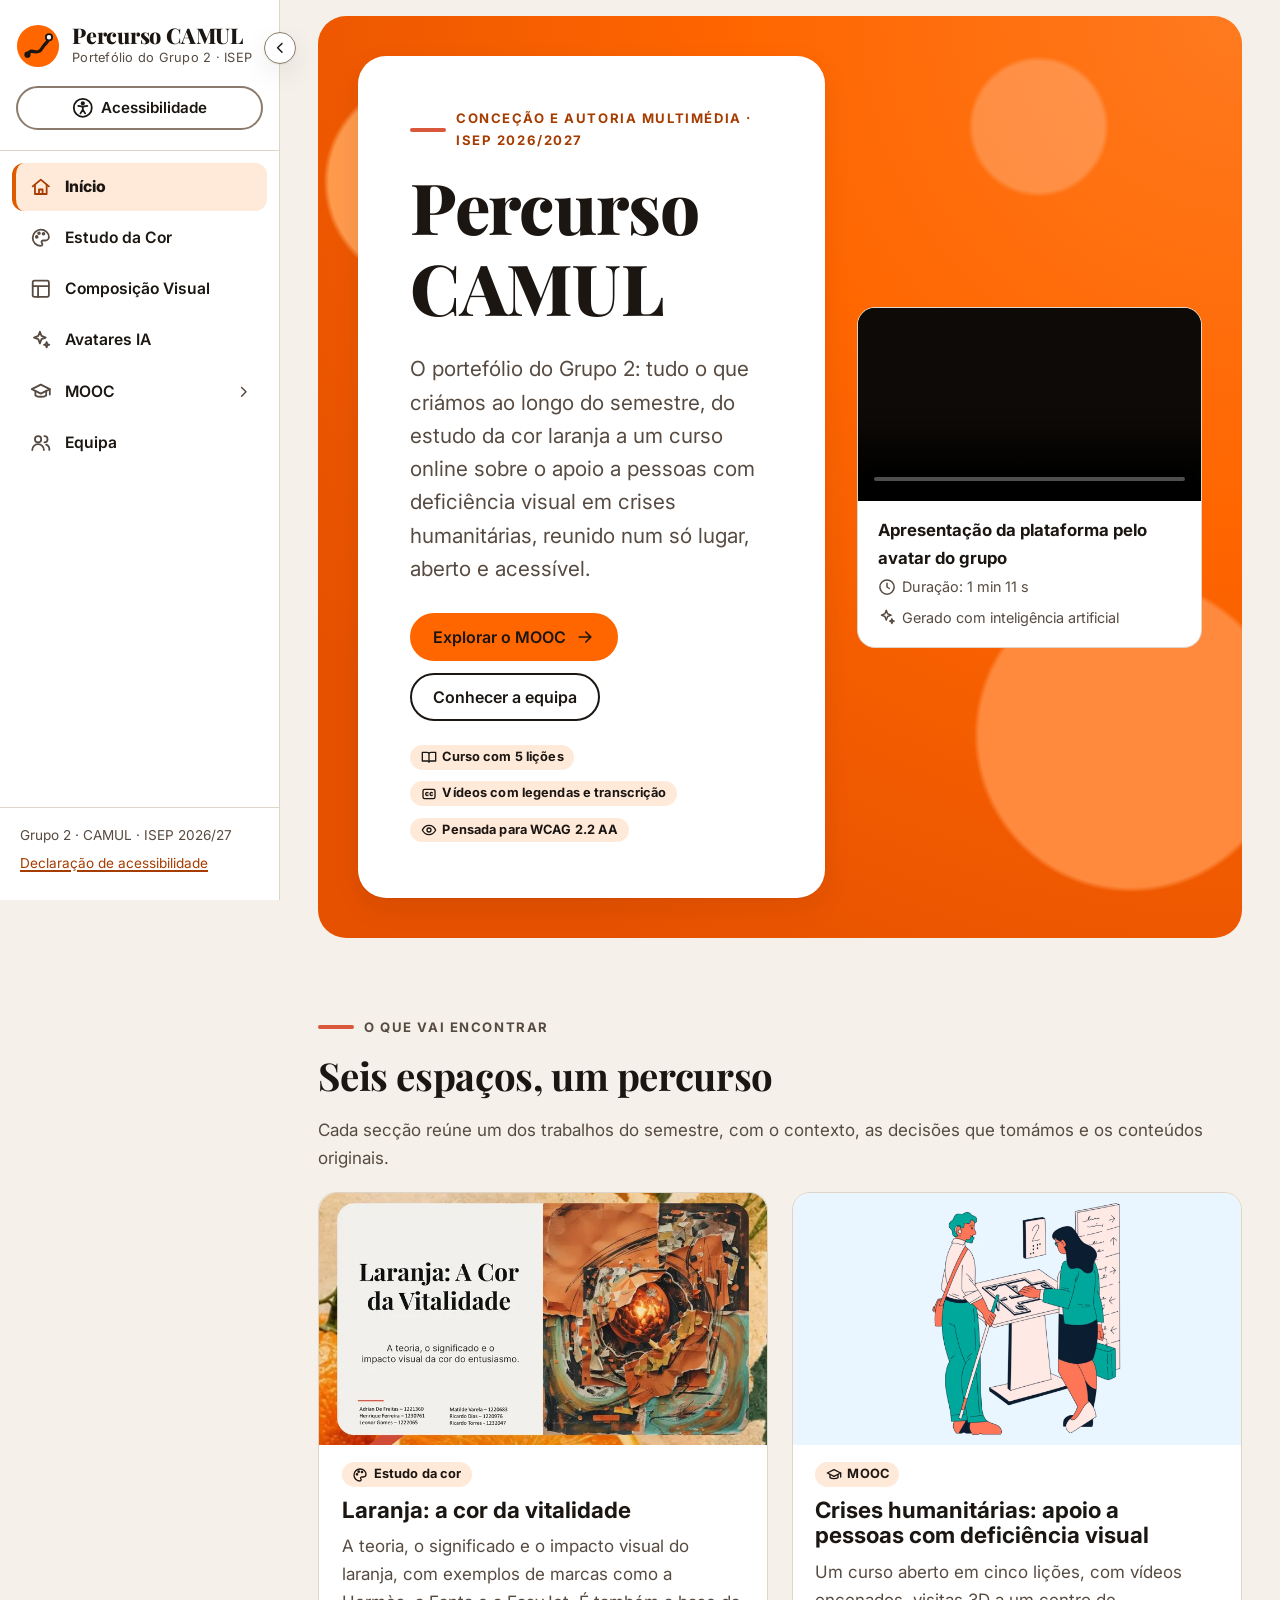
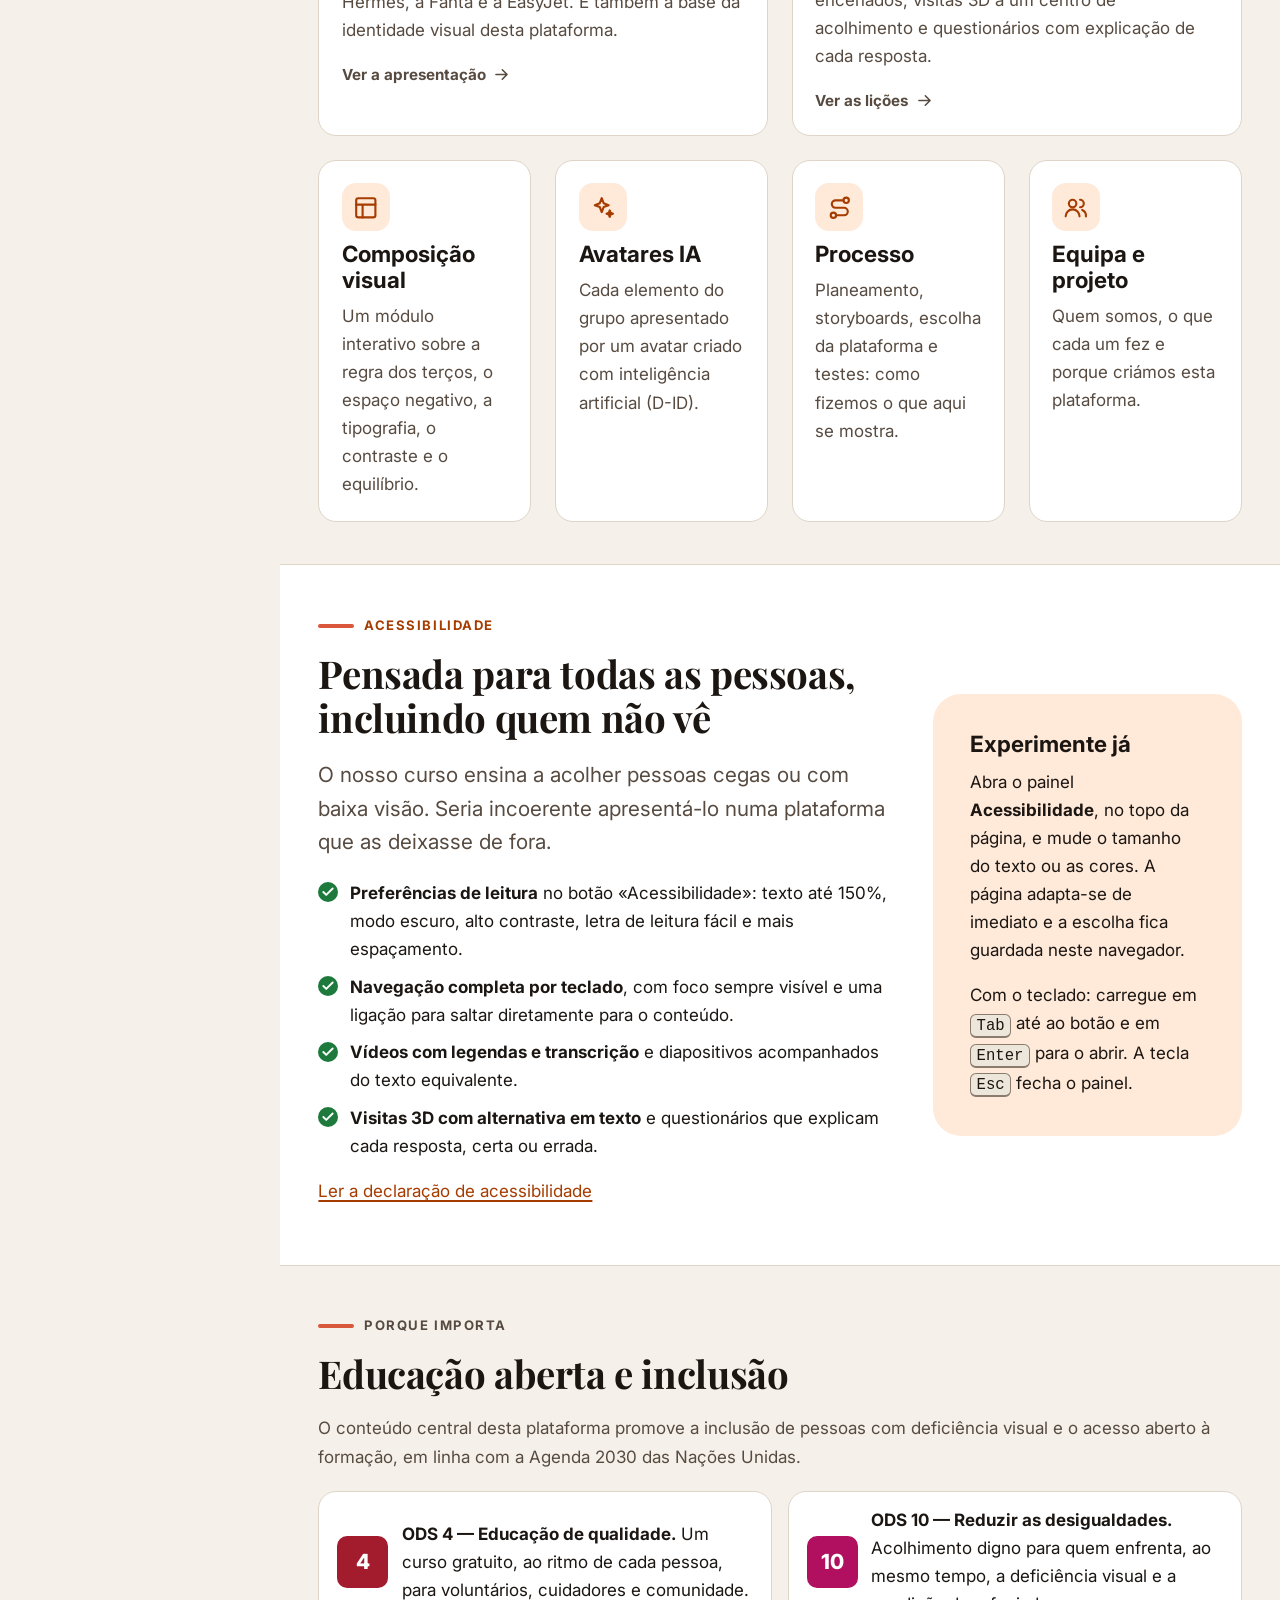
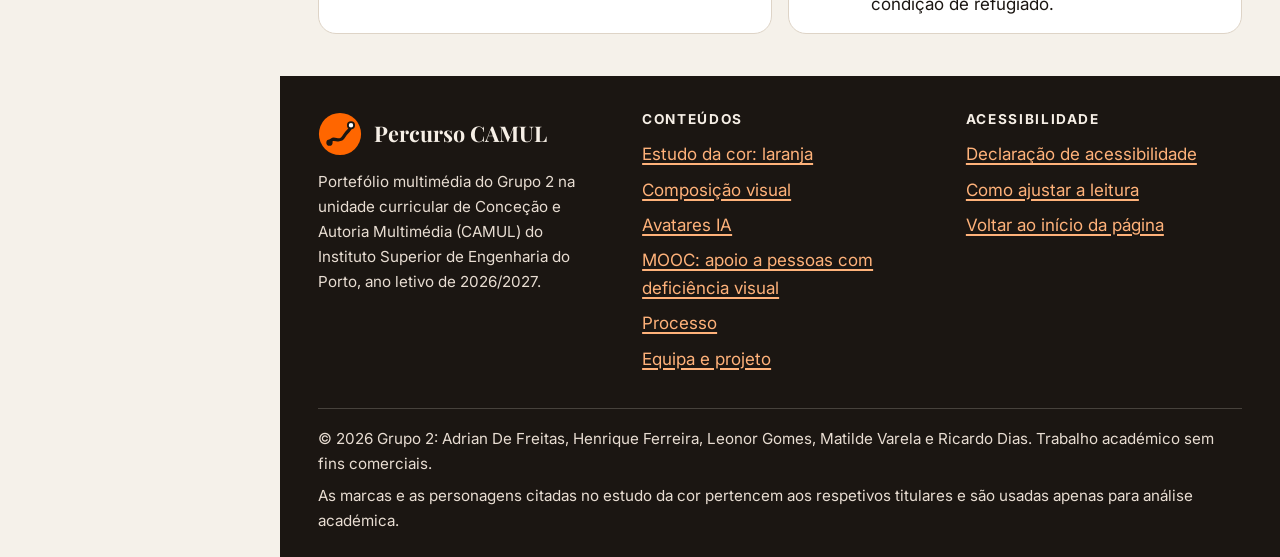
==== commit ad482753: "improvements" ====
--- a/index.html
+++ b/index.html
@@ -139,6 +139,7 @@
       </button>
     </div>
   </div>
+  <div class="sidebar-scroll">
   <nav class="site-nav" id="menu-principal" aria-label="Principal">
     <ul>
       <li><a href="index.html" aria-current="page"><svg class="icon" aria-hidden="true" focusable="false"><use href="#i-home"></use></svg><span>Início</span></a></li>
@@ -166,6 +167,7 @@
     <p>Grupo 2 · CAMUL · ISEP 2026/27</p>
     <p><a href="acessibilidade.html">Declaração de acessibilidade</a></p>
   </div>
+  </div>
 </header>
 
 <div class="page">
@@ -189,7 +191,7 @@
           </ul>
         </div>
         <div class="hero-side">
-          <div data-video-json='{"title":"Apresentação da plataforma pelos avatares do grupo","ai":true,"pendingText":"O vídeo de apresentação, com os avatares do grupo criados na D-ID, será publicado em breve."}'></div>
+          <div data-video-json='{"title":"Apresentação da plataforma pelo avatar do grupo","src":"assets/video/avatar/avatar-plataforma.mp4","poster":"assets/img/avatar-plataforma.webp","duration":"1 min 11 s","ai":true}'></div>
         </div>
       </div>
     </div>
--- a/css/styles.css
+++ b/css/styles.css
@@ -315,12 +315,19 @@
 @media (min-width: 64rem) {
   .app { display: grid; grid-template-columns: var(--sidebar-w) minmax(0, 1fr); }
   .site-header {
-    position: sticky; top: 0; align-self: start; height: 100vh; height: 100dvh; overflow-y: auto; scrollbar-width: thin;
+    position: sticky; top: 0; align-self: start; height: 100vh; height: 100dvh; overflow: hidden;
     display: flex; flex-direction: column; border-bottom: 0; border-right: 1px solid var(--line);
   }
   .brand-name, .brand-sub { white-space: nowrap; }
-  /* flex-wrap: nowrap e flex-shrink: 0 → se o menu for mais alto do que o ecrã, a barra rola em vez de espremer o topo */
+  /* O topo (marca e «Acessibilidade») fica sempre fixo. Se o menu for mais alto do que o ecrã,
+     rola só a área do menu e do rodapé da barra, com a barra de deslocamento escondida
+     (continua a funcionar com a roda do rato, o toque e o teclado). */
   .sidebar-top { flex-direction: column; flex-wrap: nowrap; flex-shrink: 0; align-items: stretch; gap: 1.1rem; padding: 1.5rem 1rem 1.25rem; border-bottom: 1px solid var(--line); }
+  .sidebar-scroll {
+    flex: 1; min-height: 0; display: flex; flex-direction: column;
+    overflow-y: auto; overscroll-behavior: contain; scrollbar-width: none;
+  }
+  .sidebar-scroll::-webkit-scrollbar { display: none; }
   .sidebar-foot { flex-shrink: 0; }
   .tools { flex-direction: column; align-items: stretch; }
   .tool-btn { justify-content: center; width: 100%; }
@@ -343,7 +350,8 @@
   /* --- Barra recolhida: só ícones; o nome aparece ao passar o rato ou com o foco --- */
   :root[data-sidebar="compacta"] { --sidebar-w: 4.75rem; }
   :root[data-sidebar="compacta"] .sidebar-toggle .icon { transform: rotate(180deg); }
-  :root[data-sidebar="compacta"] .site-header { overflow: visible; }
+  :root[data-sidebar="compacta"] .site-header,
+  :root[data-sidebar="compacta"] .sidebar-scroll { overflow: visible; }
   :root[data-sidebar="compacta"] .sidebar-top { align-items: center; padding: 1.25rem .5rem 1rem; }
   :root[data-sidebar="compacta"] .brand > span,
   :root[data-sidebar="compacta"] .tool-btn .tool-label {
@@ -780,16 +788,17 @@
 .lesson-content { min-width: 0; }
 @container (min-width: 60rem) { .lesson-layout { grid-template-columns: 15.5rem minmax(0, 1fr); } }
 .toc { align-self: start; }
-@container (min-width: 60rem) { .toc { position: sticky; top: 1.25rem; } }
+@container (min-width: 60rem) { .toc { position: sticky; top: 1.25rem; max-height: calc(100vh - 2.5rem); overflow-y: auto; scrollbar-width: thin; } }
 .toc h2 { font-family: var(--font-body); font-size: .85rem; text-transform: uppercase; letter-spacing: .1em; color: var(--ink-2); margin-bottom: .6rem; }
 .toc ol { list-style: none; padding: 0; margin: 0; border-left: 2px solid var(--line); }
 .toc li { margin: 0; }
 .toc a { display: block; padding: .5rem .9rem; margin-left: -2px; border-left: 3px solid transparent; color: var(--ink); text-decoration: none; font-size: .95rem; line-height: 1.35; }
 .toc a:hover { border-left-color: var(--line-strong); background: var(--surface); }
-.toc a[aria-current="true"] { border-left-color: var(--brand-ui); font-weight: 700; background: var(--surface); }
+.toc a[aria-current] { border-left-color: var(--brand-ui); font-weight: 700; background: var(--surface); }
 .toc .toc-type { display: block; font-size: .78rem; color: var(--ink-2); font-weight: 600; }
-.unit { padding-block: 1.75rem; border-top: 1px solid var(--line); }
-.unit:first-child { border-top: 0; padding-top: 0; }
+/* uma unidade de cada vez (js/lesson.js esconde as outras) */
+.unit { padding-bottom: 1.75rem; }
+.unit > .lesson-pager { margin-top: 3rem; padding-top: 2rem; border-top: 1px solid var(--line); }
 .unit-head { margin-bottom: 1.25rem; }
 .unit-head .card-meta { margin-bottom: .6rem; }
 .unit-head h2 { font-size: clamp(1.45rem, 1.15rem + 1.2vw, 2rem); }
@@ -810,7 +819,7 @@
 .tags-list p:last-child { margin-bottom: 0; }
 .helps-label { font-weight: 700; color: var(--teal); }
 .matterport-card { display: grid; gap: 1.25rem; }
-@container (min-width: 44rem) { .matterport-card { grid-template-columns: 1fr 1fr; align-items: start; } .matterport-card.is-single { grid-template-columns: minmax(0, 1fr); } }
+@container (min-width: 44rem) { .matterport-card { grid-template-columns: 1fr 1fr; align-items: start; } }
 .embed-slot { position: relative; aspect-ratio: 16 / 10; border-radius: var(--radius); overflow: hidden; background: var(--sunken); border: 1px solid var(--line); }
 .embed-slot iframe { position: absolute; inset: 0; width: 100%; height: 100%; border: 0; }
 .downloads { list-style: none; padding: 0; margin: 0; display: grid; gap: .65rem; }
@@ -957,7 +966,9 @@
 .not-found { min-height: 60vh; display: grid; place-items: center; text-align: center; }
 
 @media print {
-  .site-header, .site-footer, .skip-link, .carousel-thumbs, .carousel-btn, .toc, .btn { display: none !important; }
+  .site-header, .site-footer, .skip-link, .carousel-thumbs, .carousel-btn, .toc, .btn, .lesson-pager { display: none !important; }
+  .unit[hidden] { display: block !important; }   /* na impressão, a lição sai inteira */
+  .unit + .unit { border-top: 1px solid #999; padding-top: 1.5rem; }
   body { background: #fff; color: #000; }
   a { color: #000; }
 }
